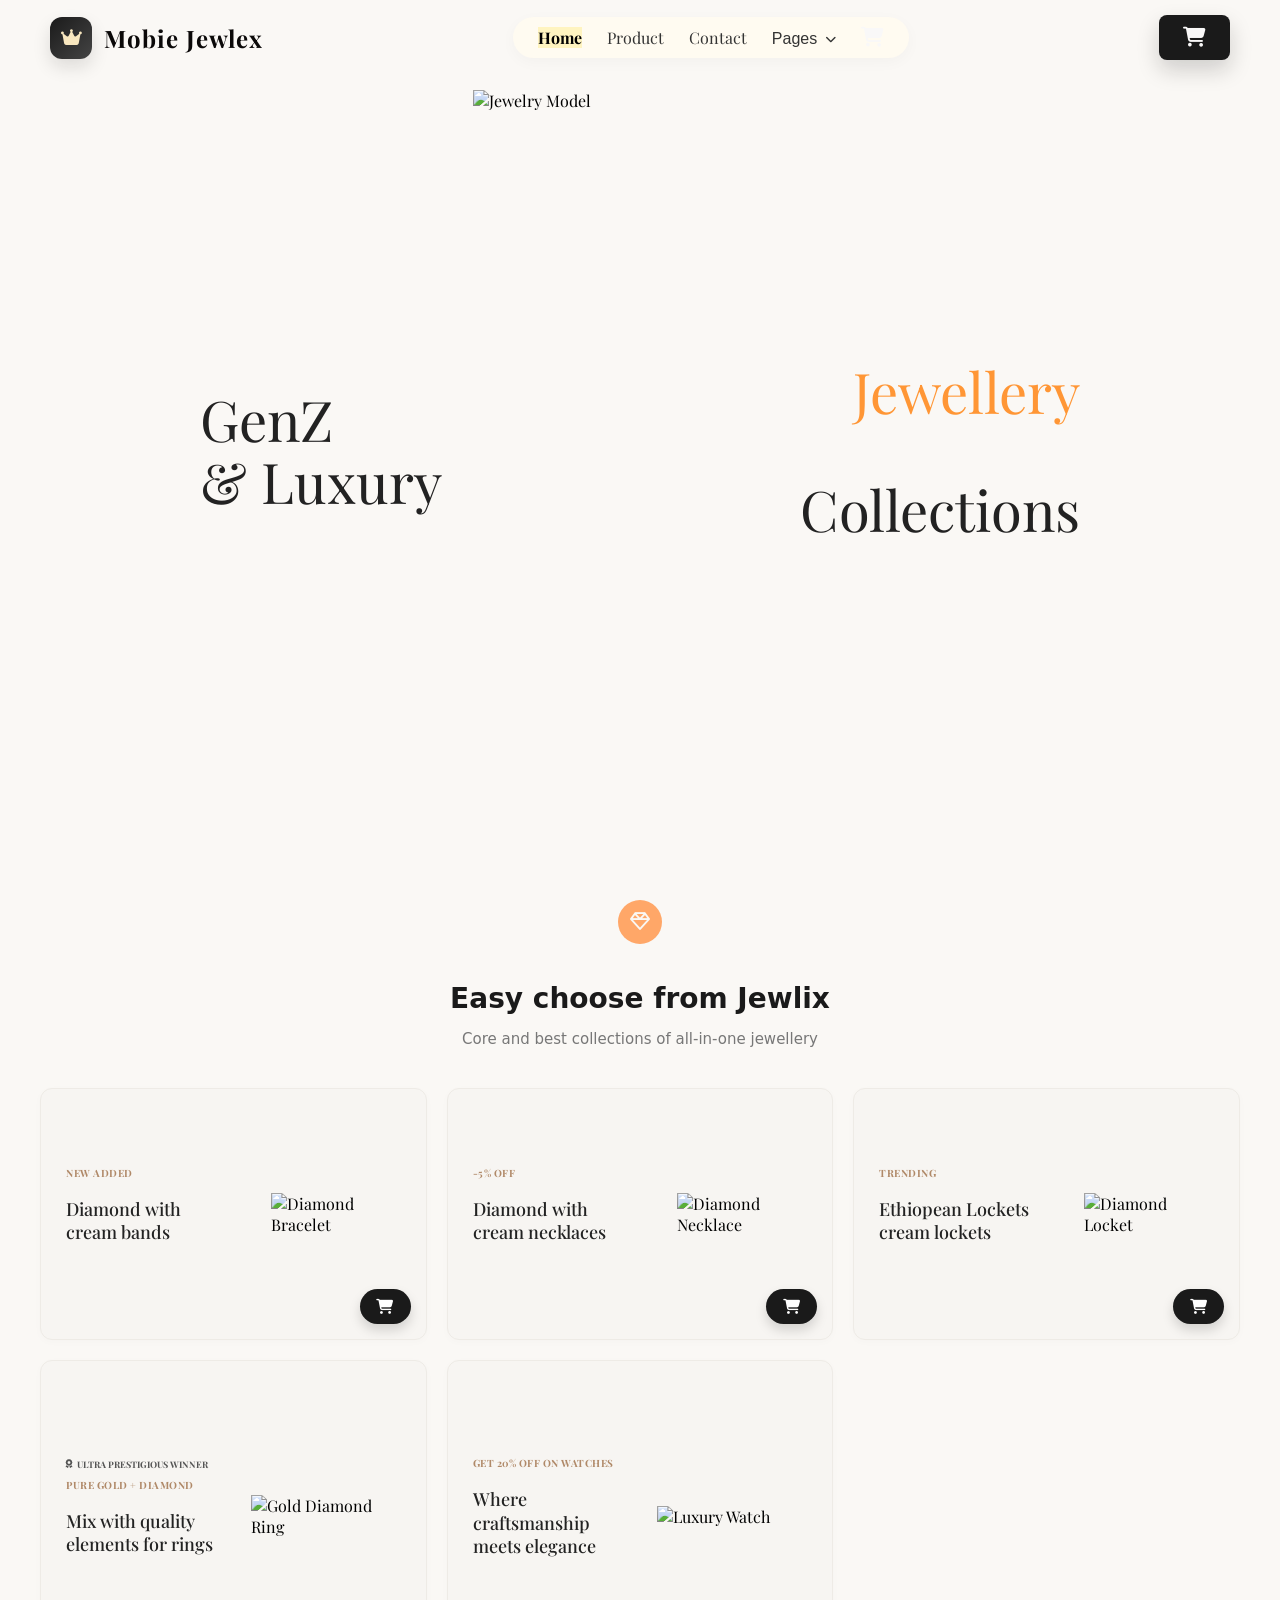
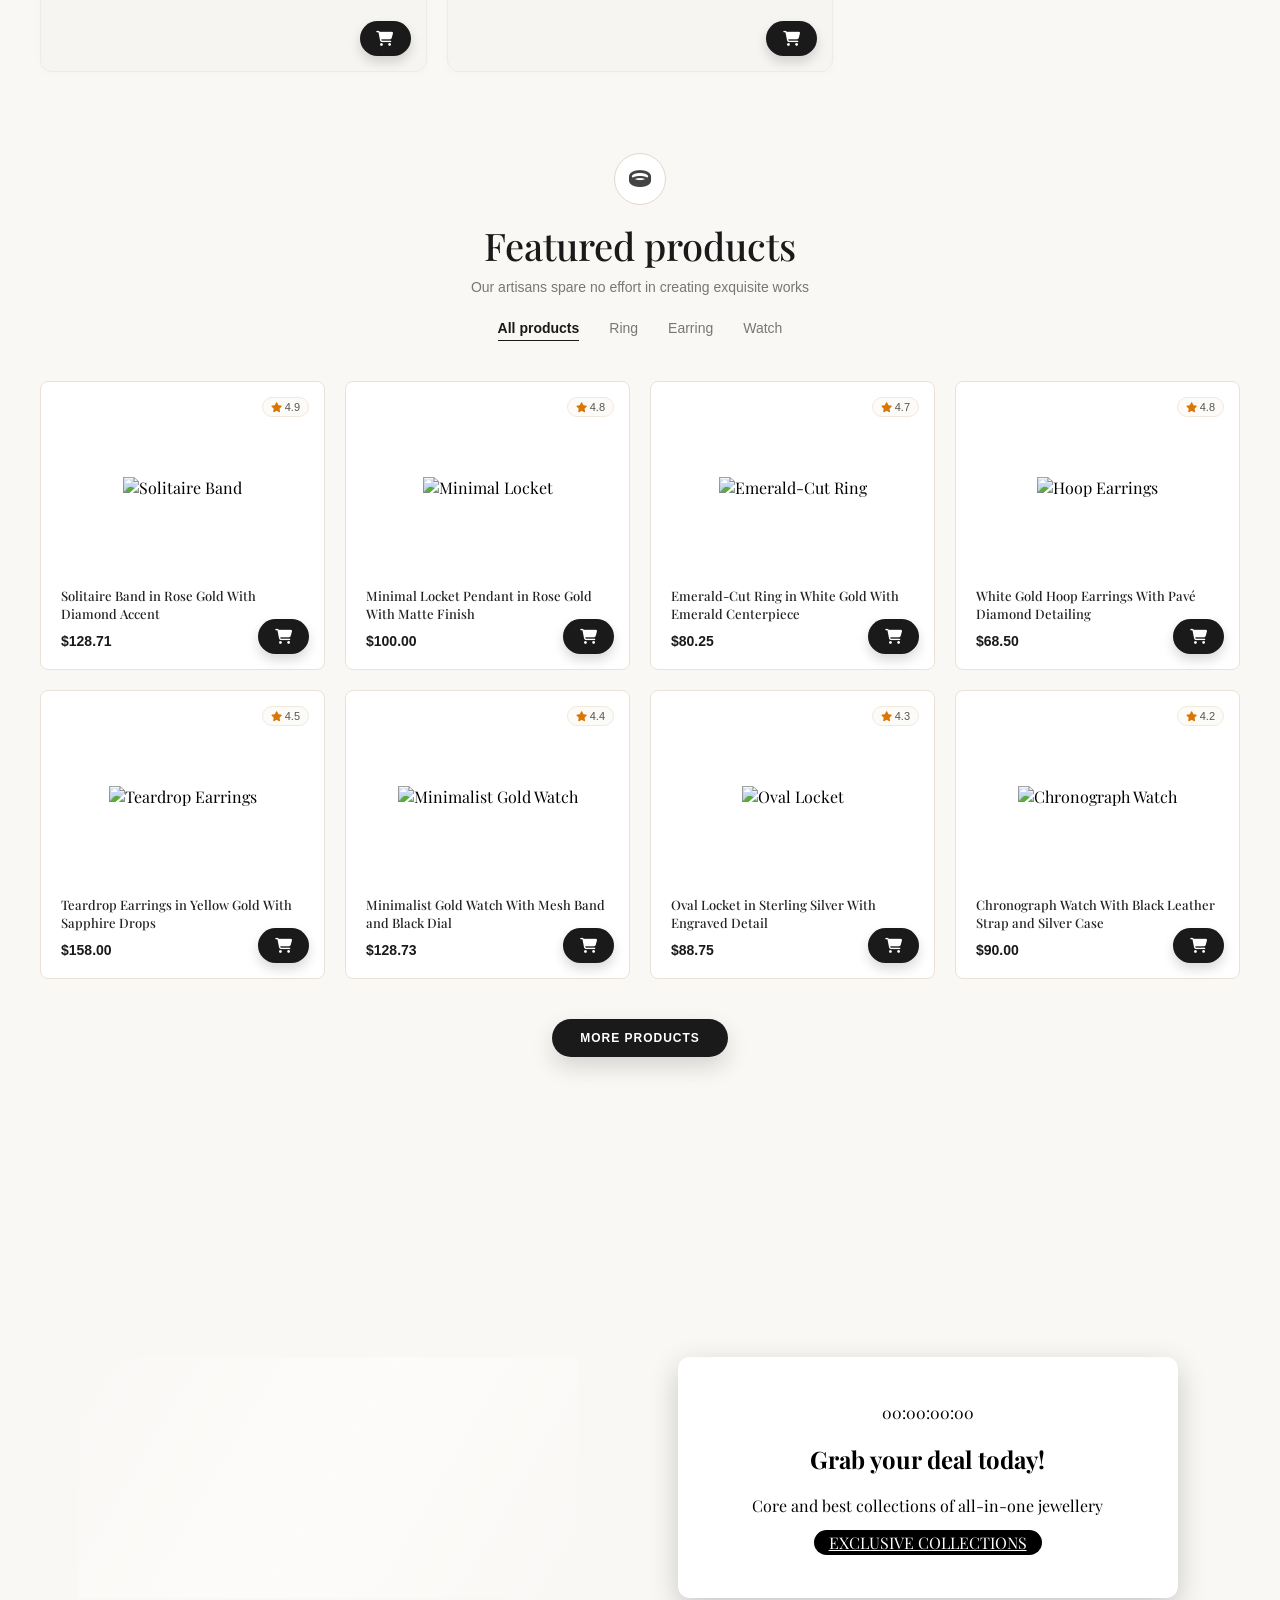
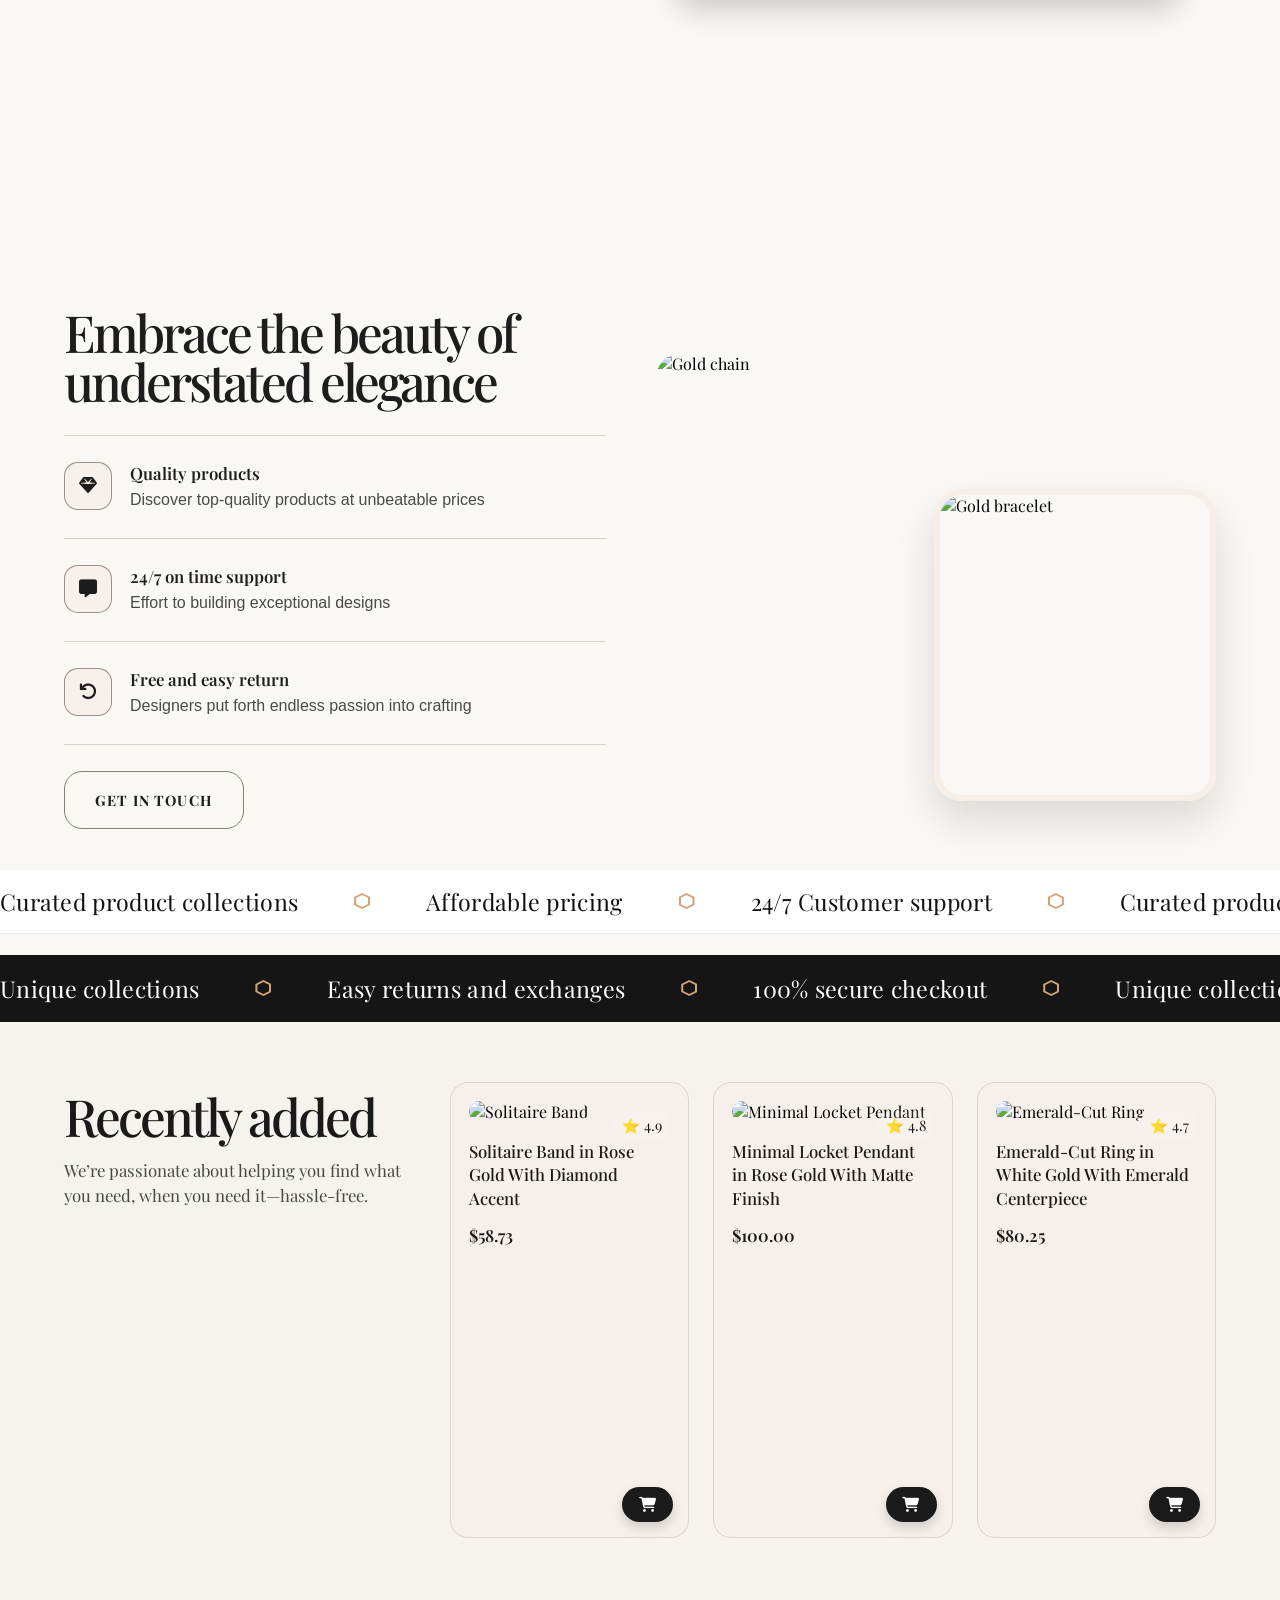
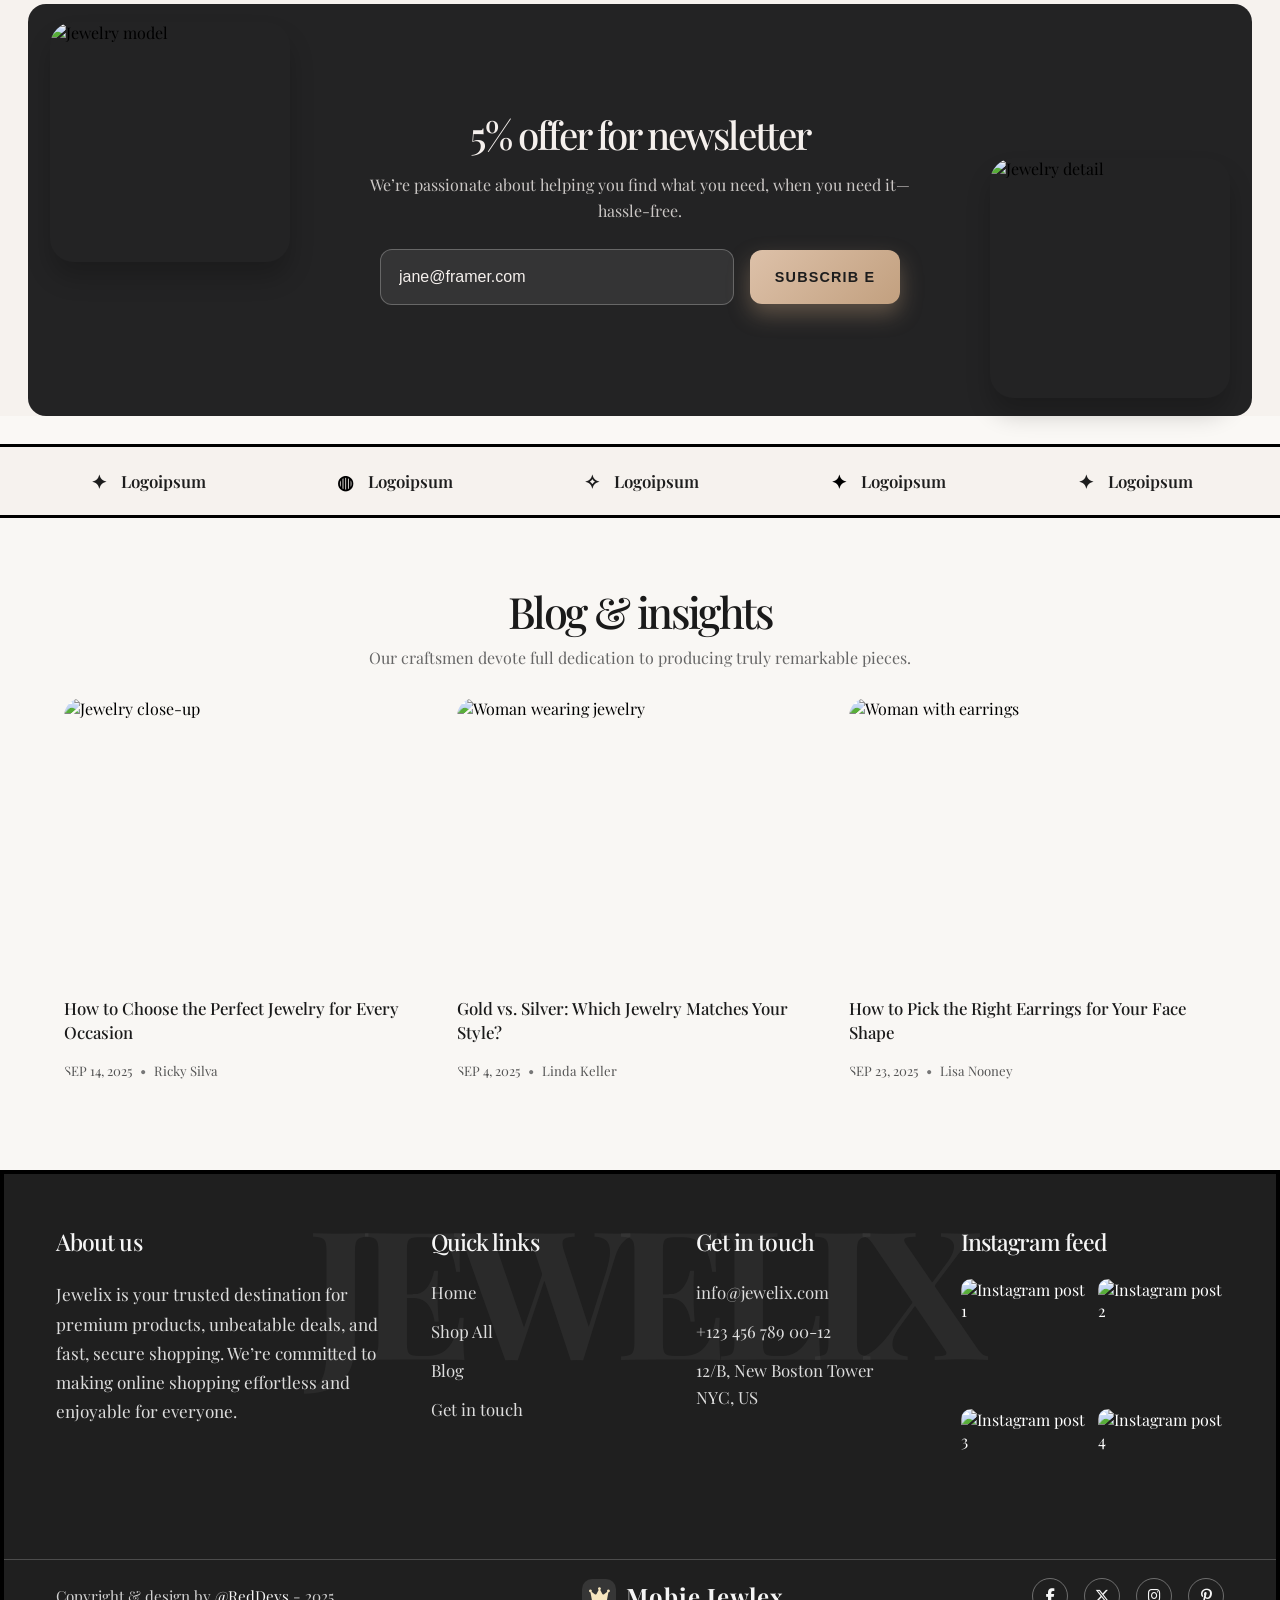
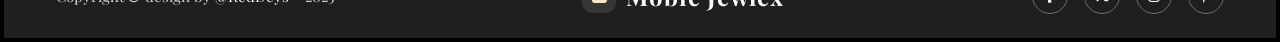
==== index.html @ 288560b2 "Mobie" ====
<!DOCTYPE html>
<html lang="en">
<head>
    <meta charset="UTF-8">
    <meta name="viewport" content="width=device-width, initial-scale=1.0">
    <title>Jewelry Website</title>
    <script src="index.js" defer></script>
    <link rel="stylesheet" href="index.css">
    <link rel="stylesheet" href="https://cdnjs.cloudflare.com/ajax/libs/font-awesome/6.7.2/css/all.min.css">
    <link href="https://fonts.googleapis.com/css2?family=Playfair+Display:ital,wght@0,400;0,600;1,400&display=swap" rel="stylesheet">
</head>
<body>

    <nav class="Navbar">
        <div class="logo">
            <div class="logo-mark" aria-label="Mobie Jewlex logo">
                <i class="fa-solid fa-crown"></i>
            </div>
            <h1>Mobie Jewlex</h1>
        </div>
        <ul>
            <li><a href="index.html" id="homo"><b>Home</b></a></li>
            <li><a href="product.html">Product</a></li>
            <li><a href="contact.html">Contact</a></li>
            <li class="nav-dropdown">
                <details>
                    <summary>
                        Pages
                        <i class="fa-solid fa-chevron-down"></i>
                    </summary>
                    <div class="dropdown-menu">
                        <a href="index.html">Home</a>
                        <a href="product.html">Product</a>
                        <a href="contact.html">Contact</a>
                        <a href="cart.html">Cart</a>
                        <a href="blog.html">Blog</a>
                        <a href="404.html">404</a>
                    </div>
                </details>
            </li>
            <li><a href="cart.html"><i class="fa-solid fa-cart-shopping" id="oo"></i></a></li>
        </ul>
        <a href="#" class="shop-now-btn"><i class="fa-solid fa-cart-shopping" id="oo"></i></a>
    </nav>

    <section class="hero">
        <div class="hero-title-left">
            GenZ<br>&AMP; Luxury
        </div>
        
        <div class="hero-image-container">
            <img src="/Project Jewelary Website/image Jewelry/Jewelry1.jpg" alt="Jewelry Model" class="hero-image">
        </div>

        <div class="hero-title-right">
           <p id="pp">Jewellery</p><p>Collections</p>
        </div>

    </section>
    <section class="Jewlex-container">
        <div class="header-Jewlex">
            <i class="fa-sharp fa-regular fa-gem"></i>
            <h1>Easy choose from Jewlix</h1>
            <p>Core and best collections of all-in-one jewellery</p>
        </div>

        <secti class="Jewlex-container-1">
            
            <div class="Jewlex-card card-small">
                <div class="card-content">
                    <span class="badge">NEW ADDED</span>
                    <h3>Diamond with<br>cream bands</h3>
             <a href="product.html"><span class="collections-btn"><i class="fa-solid fa-cart-shopping"></i></span></a>

                </div>
                <div class="card-image">
                    <img src="/Project Jewelary Website/image Jewelry/Bracelet1.jpg" alt="Diamond Bracelet">
                </div>
            </div>

            <div class="Jewlex-card card-small">
                <div class="card-content">
                    <span class="badge">-5% OFF</span>
                    <h3>Diamond with<br>cream necklaces</h3>
             <a href="product.html"><span class="collections-btn"><i class="fa-solid fa-cart-shopping"></i></span></a>

                </div>
                <div class="card-image">
                    <img src="/Project Jewelary Website/image Jewelry/MoonNecklace.jpg" alt="Diamond Necklace">
                </div>
            </div>

            <div class="Jewlex-card card-small">
                <div class="card-content">
                    <span class="badge">TRENDING</span>
                    <h3>Ethiopean Lockets<br>cream lockets</h3>
             <a href="product.html"><span class="collections-btn"><i class="fa-solid fa-cart-shopping"></i></span></a>

                </div>
                <div class="card-image">
                    <img src="/Project Jewelary Website/image Jewelry/EthiopeanLockets.jpg" alt="Diamond Locket">
                </div>
            </div>

            <div class="Jewlex-card card-large">
                <div class="card-content">
                    <div class="award-text">
                        <i class="fa-solid fa-award"></i> <span>ULTRA PRESTIGIOUS WINNER</span>
                    </div>
                    <span class="badge">PURE GOLD + DIAMOND</span>
                    <h3>Mix with quality<br>elements for rings</h3>
             <a href="product.html"><span class="collections-btn"><i class="fa-solid fa-cart-shopping"></i></span></a>

                </div>
                <div class="card-image">
                    <img src="/Project Jewelary Website/image Jewelry/Ring.jpg" alt="Gold Diamond Ring">
                </div>
            </div>

             <div class="Jewlex-card card-large">
                <div class="card-content">
                    <span class="badge">GET 20% OFF ON WATCHES</span>
                    <h3>Where craftsmanship<br>meets elegance</h3>

             <a href="product.html"><span class="collections-btn"><i class="fa-solid fa-cart-shopping"></i></span></a>
                </div>
                <div class="card-image">
                    <img src="/Project Jewelary Website/image Jewelry/Dreamwatch.jpg" alt="Luxury Watch">
                </div>
            </div>

        </div>
    </section>
    <br>
<section class="Product-container">

        <div class="Product-Header">
            <span id="uu"><i class="fa-solid fa-ring"></i></span>
            <h1>Featured products</h1>
            <p>Our artisans spare no effort in creating exquisite works</p>

            <ul class="Product-tabs">
                <li class="tab active">All products</li>
                <li class="tab">Ring</li>
                <li class="tab">Earring</li>
                <li class="tab">Watch</li>
            </ul>
        </div>

        <div class="Product-grid">

            <div class="Product-card" data-category="ring">
                <span class="rating"><i class="fa-solid fa-star"></i> 4.9</span>
                <div class="Product-image" >
                    <img src="/Project Jewelary Website/image Jewelry/Solitaire.jpg" alt="Solitaire Band">
                </div>
                <h3>Solitaire Band in Rose Gold With Diamond Accent</h3>
                <p class="price">$128.71</p>
                <a href="product.html"><span class="collections-btn"><i class="fa-solid fa-cart-shopping"></i></span></a>

            </div>

            <div class="Product-card"data-category="ring">
                <span class="rating"><i class="fa-solid fa-star"></i> 4.8</span>
                <div class="Product-image" >
                    <img src="/Project Jewelary Website/image Jewelry/GreenRing.jpg" alt="Minimal Locket">
                </div>
                <h3>Minimal Locket Pendant in Rose Gold With Matte Finish</h3>
                <p class="price">$100.00</p>
                <a href="product.html"><span class="collections-btn"><i class="fa-solid fa-cart-shopping"></i></span></a>

            </div>

            <div class="Product-card" data-category="ring">
                <span class="rating"><i class="fa-solid fa-star"></i> 4.7</span>
                <div class="Product-image" >
                    <img src="/Project Jewelary Website/image Jewelry/Ring1.jpg" alt="Emerald-Cut Ring">
                </div>
                <h3>Emerald-Cut Ring in White Gold With Emerald Centerpiece</h3>
                <p class="price">$80.25</p>
                <a href="product.html"><span class="collections-btn"><i class="fa-solid fa-cart-shopping"></i></span></a>

            </div>

            <div class="Product-card" data-category="earring">
                <span class="rating"><i class="fa-solid fa-star"></i> 4.8</span>
                <div class="Product-image" >
                    <img src="/Project Jewelary Website/image Jewelry/GoldenEar1.jpg" alt="Hoop Earrings">
                </div>
                <h3>White Gold Hoop Earrings With Pavé Diamond Detailing</h3>
                <p class="price">$68.50</p>
                <a href="product.html"><span class="collections-btn"><i class="fa-solid fa-cart-shopping"></i></span></a>

            </div>

            <div class="Product-card" data-category="earring">
                <span class="rating"><i class="fa-solid fa-star"></i> 4.5</span>
                <div class="Product-image" >
                    <img src="/Project Jewelary Website/image Jewelry/GoldenEar.jpg" alt="Teardrop Earrings">
                </div>
                <h3>Teardrop Earrings in Yellow Gold With Sapphire Drops</h3>
                <p class="price">$158.00</p>
                <a href="product.html"><span class="collections-btn"><i class="fa-solid fa-cart-shopping"></i></span></a>

            </div>

            <div class="Product-card" data-category="watch">
                <span class="rating"><i class="fa-solid fa-star"></i> 4.4</span>
                <div class="Product-image" >
                    <img src="/Project Jewelary Website/image Jewelry/wacth2.jpg" alt="Minimalist Gold Watch">
                </div>
                <h3>Minimalist Gold Watch With Mesh Band and Black Dial</h3>
                <p class="price">$128.73</p>
                <a href="product.html"><span class="collections-btn"><i class="fa-solid fa-cart-shopping"></i></span></a>

            </div>

            <div class="Product-card" data-category="watch">
                <span class="rating"><i class="fa-solid fa-star"></i> 4.3</span>
                <div class="Product-image" >
                    <img src="/Project Jewelary Website/image Jewelry/silverhand.jpg" alt="Oval Locket">
                </div>
                <h3>Oval Locket in Sterling Silver With Engraved Detail</h3>
                <p class="price">$88.75</p>
                <a href="product.html"><span class="collections-btn"><i class="fa-solid fa-cart-shopping"></i></span></a>

            </div>

            <div class="Product-card" data-category="watch">
                <span class="rating"><i class="fa-solid fa-star"></i> 4.2</span>
                <div class="Product-image">
                    <img src="/Project Jewelary Website/image Jewelry/Wacth1.jpg" alt="Chronograph Watch">
                </div>
                <h3>Chronograph Watch With Black Leather Strap and Silver Case</h3>
                <p class="price">$90.00</p>
                <a href="product.html"><span class="collections-btn"><i class="fa-solid fa-cart-shopping"></i></span></a>

            </div>

        </div>

        <div class="Product-more">
         <a href="product.html"><button>MORE PRODUCTS</button></a>
        </div>

    </section>
  <section class="promo-video-section">
    <video autoplay muted loop playsinline class="section-video">
        <source src="/Project Jewelary Website/media/Jewellry1.mp4" type="video/mp4">
        Your browser does not support HTML5 video.
    </video>

    <div class="deal-card">
        <div class="countdown-timer">00:00:00:00</div>
        <h2>Grab your deal today!</h2>
        <p>Core and best collections of all-in-one jewellery</p>
        <a href="#" class="exclusive-btn">EXCLUSIVE COLLECTIONS</a>
    </div>
</section>
<br>
<section class="jewelry-showcase">
    <div class="showcase-text">
        <h2>Embrace the beauty of<br><span>understated elegance</span></h2>

        <div class="feature-list">
            <div class="feature">
                <div class="feature-icon"><i class="fa-solid fa-gem"></i></div>
                <div class="feature-copy">
                    <strong>Quality products</strong>
                    <p>Discover top-quality products at unbeatable prices</p>
                </div>
            </div>

            <div class="feature">
                <div class="feature-icon"><i class="fa-solid fa-message"></i></div>
                <div class="feature-copy">
                    <strong>24/7 on time support</strong>
                    <p>Effort to building exceptional designs</p>
                </div>
            </div>

            <div class="feature">
                <div class="feature-icon"><i class="fa-solid fa-arrow-rotate-left"></i></div>
                <div class="feature-copy">
                    <strong>Free and easy return</strong>
                    <p>Designers put forth endless passion into crafting</p>
                </div>
            </div>
        </div>

        <a href="contact.html" class="cta-btn">GET IN TOUCH</a>
    </div>

    <div class="showcase-visual">
        <div class="showcase-image-stack">
            <img src="/Project Jewelary Website/image Jewelry/daimonEar.jpg" alt="Gold chain" id="image1">
            <img src="/Project Jewelary Website/image Jewelry/nickness.jpg" alt="Gold bracelet" id="image2">
        </div>

</section>
<br>
  <div class="marquee-wrapper theme-light">
    <div class="marquee-track">
      <span class="marquee-text">Curated product collections</span> <span class="divider-icon"></span>
      <span class="marquee-text">Affordable pricing</span> <span class="divider-icon"></span>
      <span class="marquee-text">24/7 Customer support</span> <span class="divider-icon"></span>
      
      <span class="marquee-text">Curated product collections</span> <span class="divider-icon"></span>
      <span class="marquee-text">Affordable pricing</span> <span class="divider-icon"></span>
      <span class="marquee-text">24/7 Customer support</span> <span class="divider-icon"></span>
    </div>
  </div>

  <br>

  <div class="marquee-wrapper theme-dark">
    <div class="marquee-track">
      <span class="marquee-text">Unique collections</span> <span class="divider-icon"></span>
      <span class="marquee-text">Easy returns and exchanges</span> <span class="divider-icon"></span>
      <span class="marquee-text">100% secure checkout</span> <span class="divider-icon"></span>
      
      <span class="marquee-text">Unique collections</span> <span class="divider-icon"></span>
      <span class="marquee-text">Easy returns and exchanges</span> <span class="divider-icon"></span>
      <span class="marquee-text">100% secure checkout</span> <span class="divider-icon"></span>
    </div>
  </div>
<section class="recently-showcase">
    <div class="showcase-left">
        <h2>Recently added</h2>
        <p>We’re passionate about helping you find what you need, when you need it—hassle-free.</p>
    </div>

    <div class="showcase-right">
        <div class="product-card">
            <img src="/Project Jewelary Website/image Jewelry/Ring2.jpg" alt="Solitaire Band">
            <h3>Solitaire Band in Rose Gold With Diamond Accent</h3>
            <p class="price">$58.73</p>
            <p class="rating">⭐ 4.9</p>
            <a href="product.html"><span class="collections-btn"><i class="fa-solid fa-cart-shopping"></i></span></a>

        </div>

        <div class="product-card">
            <img src="/Project Jewelary Website/image Jewelry/nickness3.jpg" alt="Minimal Locket Pendant">
            <h3>Minimal Locket Pendant in Rose Gold With Matte Finish</h3>
            <p class="price">$100.00</p>
            <p class="rating">⭐ 4.8</p>
            <a href="product.html"><span class="collections-btn"><i class="fa-solid fa-cart-shopping"></i></span></a>

        </div>

        <div class="product-card">
            <img src="/Project Jewelary Website/image Jewelry/nickness2.jpg" alt="Emerald-Cut Ring">
            <h3>Emerald-Cut Ring in White Gold With Emerald Centerpiece</h3>
            <p class="price">$80.25</p>
            <p class="rating">⭐ 4.7</p>
            <a href="product.html"><span class="collections-btn"><i class="fa-solid fa-cart-shopping"></i></span></a>

        </div>
    </div>
</section>

<section class="newsletter-section">
    <div class="newsletter-panel">
        <div class="newsletter-image left-image">
            <img src="/Project Jewelary Website/image Jewelry/daimonEar.jpg" alt="Jewelry model">
        </div>

        <div class="newsletter-content">
            <h2>5% <span>offer for newsletter</span></h2>
            <p>We’re passionate about helping you find what you need, when you need it—hassle-free.</p>

            <form class="newsletter-form">
                <input type="email" value="jane@framer.com" aria-label="Email address">
                <button type="submit">SUBSCRIB E</button>
            </form>
        </div>

        <div class="newsletter-image right-image">
            <img src="/Project Jewelary Website/image Jewelry/nickness.jpg" alt="Jewelry detail">
        </div>
    </div>
</section>

<section class="brand-strip">
    <div class="brand-item">
        <span class="brand-mark">✦</span>
        <span>Logoipsum</span>
    </div>
    <div class="brand-item">
        <span class="brand-mark brand-mark-dark">◍</span>
        <span>Logoipsum</span>
    </div>
    <div class="brand-item">
        <span class="brand-mark">✧</span>
        <span>Logoipsum</span>
    </div>
    <div class="brand-item">
        <span class="brand-mark brand-mark-dark">✦</span>
        <span>Logoipsum</span>
    </div>
    <div class="brand-item">
        <span class="brand-mark">✦</span>
        <span>Logoipsum</span>
    </div>
</section>

<section class="blog-section">
    <div class="blog-header">
        <h2>Blog &amp; insights</h2>
        <p>Our craftsmen devote full dedication to producing truly remarkable pieces.</p>
    </div>

    <div class="blog-grid">
        <article class="blog-card">
            <img src="/Project Jewelary Website/image Jewelry/EarRing2.jpeg" alt="Jewelry close-up">
            <h3>How to Choose the Perfect Jewelry for Every Occasion</h3>
            <div class="blog-meta">
                <span>SEP 14, 2025</span>
                <span class="meta-separator">•</span>
                <span>Ricky Silva</span>
            </div>
        </article>

        <article class="blog-card">
            <img src="/Project Jewelary Website/image Jewelry/EarRing!.jpg" alt="Woman wearing jewelry">
            <h3>Gold vs. Silver: Which Jewelry Matches Your Style?</h3>
            <div class="blog-meta">
                <span>SEP 4, 2025</span>
                <span class="meta-separator">•</span>
                <span>Linda Keller</span>
            </div>
        </article>

        <article class="blog-card">
            <img src="/Project Jewelary Website/image Jewelry/EarRing.jpg" alt="Woman with earrings">
            <h3>How to Pick the Right Earrings for Your Face Shape</h3>
            <div class="blog-meta">
                <span>SEP 23, 2025</span>
                <span class="meta-separator">•</span>
                <span>Lisa Nooney</span>
            </div>
        </article>
    </div>
</section>

<footer class="site-footer">
    <div class="footer-top">
        <div class="footer-col about-col">
            <h3>About us</h3>
            <p>Jewelix is your trusted destination for premium products, unbeatable deals, and fast, secure shopping. We’re committed to making online shopping effortless and enjoyable for everyone.</p>
        </div>

        <div class="footer-col links-col">
            <h3>Quick links</h3>
            <ul>
                <li><a href="index.html">Home</a></li>
                <li><a href="product.html">Shop All</a></li>
                <li><a href="#">Blog</a></li>
                <li><a href="contact.html">Get in touch</a></li>
            </ul>
        </div>

        <div class="footer-col contact-col">
            <h3>Get in touch</h3>
            <ul>
                <li><a href="mailto:info@jewelix.com">info@jewelix.com</a></li>
                <li><a href="tel:+1234567890012">+123 456 789 00-12</a></li>
                <li>12/B, New Boston Tower<br>NYC, US</li>
            </ul>
        </div>

        <div class="footer-col insta-col">
            <h3>Instagram feed</h3>
            <div class="insta-grid">
                <img src="/Project Jewelary Website/image Jewelry/daimonEar.jpg" alt="Instagram post 1">
                <img src="/Project Jewelary Website/image Jewelry/nickness.jpg" alt="Instagram post 2">
                <img src="/Project Jewelary Website/image Jewelry/Bracelet1.jpg" alt="Instagram post 3">
                <img src="/Project Jewelary Website/image Jewelry/MoonNecklace.jpg" alt="Instagram post 4">
            </div>
        </div>
    </div>

    <div class="footer-bottom">
        <div class="copyright">Copyright &amp; design by <span>@RedDeys</span> - 2025</div>

        <div class="footer-brand">
            <div class="logo">
                <div class="logo-mark" aria-label="Mobie Jewlex logo">
                    <i class="fa-solid fa-crown"></i>
                </div>
                <h1>Mobie Jewlex</h1>
            </div>
        </div>

        <div class="socials">
            <a href="https://www.facebook.com/" aria-label="Facebook"><i class="fa-brands fa-facebook-f"></i></a>
            <a href="https://x.com/" aria-label="X"><i class="fa-brands fa-x-twitter"></i></a>
            <a href="https://www.instagram.com/?hl=en" aria-label="Instagram"><i class="fa-brands fa-instagram"></i></a>
            <a href="https://www.pinterest.com/" aria-label="Pinterest"><i class="fa-brands fa-pinterest-p"></i></a>
        </div>
    </div>
</footer>

</body>
</html>
---- index.css ----
body {
    margin: 0;
    font-family: 'Playfair Display', Arial, sans-serif;
    background-color: #faf8f5;
    overflow-x: hidden;
}

.logo {
    display: flex;
    align-items: center;
    gap: 12px;
    margin: 0;
    padding: 0;
}

.logo-mark {
    display: inline-flex;
    align-items: center;
    justify-content: center;
    width: 42px;
    height: 42px;
    border-radius: 12px;
    background: linear-gradient(135deg, #1a1a1a, #444);
    color: #f8e7bf;
    box-shadow: 0 8px 18px rgba(17, 17, 17, 0.12);
}

.logo-mark i {
    font-size: 18px;
}

#oo {
    color: rgb(249, 248, 248) !important;
    font-size: 20px;
    background-color: rgba(11, 9, 9, 0);
    transition: transform 0.3s ease;
}

#oo:hover {
    transform: scale(1.2);
}

.logo h1 {
    color: rgb(11, 9, 9);
    font-size: 24px; 
    letter-spacing: 1px;
    margin: 0;
}

li {
    list-style: none;
}

.Navbar {
    display: flex;
    justify-content: space-between;
    align-items: center;
    padding: 15px 50px;
    background-color: transparent;
    position: absolute;
    width: 100%;
    top: 0;
    z-index: 10;
    box-sizing: border-box;
}

.Navbar a {
    text-decoration: none;
    color: #333;
    font-size: 16px;
}

.Navbar ul {
    display: flex;
    gap: 25px;
    list-style: none;
    align-items: center;
    background-color: #FFFBF1;
    font-size: 16px;
    margin: 0;
    padding: 10px 25px;
    border-radius: 30px;
    box-shadow: 0 4px 15px rgba(0, 0, 0, 0.03);
}

#homo{
   background-color: rgb(255, 244, 192);
   color: #000;
}

.Navbar ul a:hover {
    color: #000;
}

.nav-dropdown {
    position: relative;
}

.nav-dropdown details {
    position: relative;
}

.nav-dropdown summary {
    display: inline-flex;
    align-items: center;
    gap: 8px;
    list-style: none;
    cursor: pointer;
    color: #333;
    font-size: 16px;
    font-family: Arial, sans-serif;
}

.nav-dropdown summary::-webkit-details-marker {
    display: none;
}

.nav-dropdown summary i {
    font-size: 11px;
}

.dropdown-menu {
    position: absolute;
    top: calc(100% + 12px);
    left: 0;
    min-width: 180px;
    display: none;
    flex-direction: column;
    gap: 6px;
    background: #fff;
    border: 1px solid #e5ddcf;
    border-radius: 12px;
    box-shadow: 0 12px 30px rgba(17, 17, 17, 0.08);
    padding: 10px;
    z-index: 25;
}

.nav-dropdown details[open] .dropdown-menu {
    display: flex;
}

.dropdown-menu a {
    display: block;
    padding: 8px 10px;
    border-radius: 8px;
    font-size: 14px;
    color: #222;
}

.dropdown-menu a:hover {
    background: #f7f0e8;
    color: #111;
}

.shop-now-btn {
    position: relative;
    overflow: hidden;
    background-color: #1a1a1a;
    color: #fff !important;
    padding: 12px 24px;
    border-radius: 8px;
    font-size: 14px;
    font-weight: 500;
    transition: transform 0.25s ease, box-shadow 0.25s ease, background 0.3s ease;
    box-shadow: 0 10px 22px rgba(17, 17, 17, 0.18);
}

.shop-now-btn::before,
.collections-btn::before,
.Product-more button::before,
.exclusive-btn::before,
.cta-btn::before,
.newsletter-form button::before {
    content: "";
    position: absolute;
    inset: 0;
    background: linear-gradient(120deg, transparent 0%, rgba(255,255,255,0.55) 50%, transparent 100%);
    transform: translateX(-120%);
    transition: transform 0.7s ease;
}

.shop-now-btn:hover,
.collections-btn:hover,
.Product-more button:hover,
.exclusive-btn:hover,
.cta-btn:hover,
.newsletter-form button:hover {
    transform: translateY(-2px) scale(1.02);
    box-shadow: 0 14px 26px rgba(17, 17, 17, 0.2);
}

.shop-now-btn:hover::before,
.collections-btn:hover::before,
.Product-more button:hover::before,
.exclusive-btn:hover::before,
.cta-btn:hover::before,
.newsletter-form button:hover::before {
    transform: translateX(120%);
}

.shop-now-btn:hover {
    background-color: #333;
}

.hero {
    display: flex;
    justify-content: space-between;
    align-items: center;
    height: 100vh;
    padding: 0 200px;
    position: relative;
    max-width: 1440px;
    margin: 0 auto;
    box-sizing: border-box;
}

.hero-title-left {
    font-size: 56px;
    line-height: 1.1;
    font-weight: 400;
    color: #222;
    z-index: 2;
    flex: 1;
}

.hero-image-container {
    flex: 1.2;
    display: flex;
    justify-content: center;
    position: relative;
    height: 100%;
    align-items: flex-end;
}

.hero-image {
    width: min(100%, 720px);
    max-width: 100%;
    height: 90vh;
    object-fit: contain;
    z-index: 2;
}

#pp{
   color: rgb(255, 150, 53);
}

.hero-title-right {
    font-size: 56px;
    line-height: 1.1;
    font-weight: 400;
    color: #222;
    z-index: 2;
    flex: 1;
    text-align: right;
}

.hero-actions {
    position: absolute;
    bottom: 40px;
    right: 50px;
    display: flex;
    flex-direction: column;
    gap: 10px;
    z-index: 5;
}

.Jewlex-container {
    max-width: 1200px;
    margin: 0 auto;
}

.header-Jewlex {
    text-align: center;
    font-family: system-ui, -apple-system, 'Open Sans', sans-serif;
    margin-bottom: 40px;
}

.header-Jewlex i {
    background-color: rgb(255, 167, 104);
    color: #faf8f5;
    padding: 12px;
    font-size: 20px;
    border-radius: 50px;
    margin-bottom: 15px;
    display: inline-block;
}

.header-Jewlex h1 {
    font-size: 28px;
    font-weight: 600;
    margin-bottom: 8px;
    color: #1a1a1a;
}

.header-Jewlex p {
    color: #777;
    font-size: 15px;
}

.Jewlex-container-1 {
    display: grid;
    grid-template-columns: repeat(3, 1fr);
    gap: 20px;
}

.Jewlex-card {
    background-color: #f7f5f2;
    border-radius: 12px;
    padding: 25px;
    display: flex;
    justify-content: space-between;
    align-items: center;
    position: relative;
    overflow: hidden;
    box-shadow: 0 2px 8px rgba(0, 0, 0, 0.02);
    border: 1px solid #eeebe6;
}

.card-small {
    grid-column: span 1;
    min-height: 200px;
}

.card-large {
    grid-column: span 1.5; 
    min-height: 260px;
}

.Jewlex-container-1 .card-large:nth-child(4) {
    grid-column: span 1.5;
}
.Jewlex-container-1 .card-large:nth-child(5) {
    grid-column: span 1.5;
}


.card-content {
    flex: 1;
    z-index: 2;
}

.badge {
    font-size: 10px;
    font-weight: 700;
    letter-spacing: 0.5px;
    color: #b08968;
    display: block;
    margin-bottom: 10px;
}

.card-content h3 {
    font-size: 18px;
    font-weight: 500;
    line-height: 1.3;
    color: #222;
}

.card-image {
    flex: 1;
    display: flex;
    justify-content: flex-end;
    align-items: center;
}

.card-image img {
    max-width: 130px;
    height: auto;
    object-fit: contain;
    width: 150px;
    position: relative;
    animation: bounce 2s infinite;
    }

 @keyframes bounce {
      0%   { top: 0px; }
      50%  { top: 50px; }
      100% { top: 0px; }
    }


.card-large .card-image img {
    max-width: 170px;
}

.award-text {
    font-size: 9px;
    color: #555;
    margin-bottom: 8px;
    display: flex;
    align-items: center;
    gap: 4px;
    font-weight: bold;
}

.collections-btn {
    position: relative;
    overflow: hidden;
    margin-top: 15px;
    background-color: #1a1a1a;
    color: #fff;
    border: none;
    padding: 10px 18px;
    border-radius: 6px;
    font-size: 11px;
    font-weight: 600;
    letter-spacing: 0.5px;
    cursor: pointer;
    border-radius: 50px;
    transition: transform 0.25s ease, box-shadow 0.25s ease, background 0.3s ease;
    box-shadow: 0 10px 22px rgba(17, 17, 17, 0.15);
}

.collections-btn:hover {
    background-color: #333;
}
.collections-btn i {
    font-size: 15px;
}
.collections-btn:hover{
    transform: translateY(-18px);
}

.Product-Header{
    text-align: center;
}
#uu{
    color: rgb(255, 150, 53);
}
 .Product-container {
    max-width: 1200px;
    margin: 60px auto;
    padding: 0 20px;
    text-align: center;
    font-family: 'Playfair Display', Arial, sans-serif;
}

.Product-Header {
    display: flex;
    flex-direction: column;
    align-items: center;
    margin-bottom: 40px;
}

.Product-Header span#uu {
    display: inline-flex;
    align-items: center;
    justify-content: center;
    font-size: 22px;
    color: #444;
    width: 50px;
    height: 50px;
    border: 1px solid #e0d8cc;
    border-radius: 50%;
    background-color: #ffffff;
    margin-bottom: 15px;
}

.Product-Header h1 {
    font-size: 38px;
    color: #1a1a1a;
    font-weight: 500;
    margin: 0 0 8px 0;
}

.Product-Header p {
    color: #777;
    font-size: 14px;
    margin: 0 0 25px 0;
    font-family: Arial, sans-serif;
}

.Product-tabs {
    display: flex;
    justify-content: center;
    gap: 30px;
    list-style: none;
    padding: 0;
    margin: 0;
}

.Product-tabs .tab {
    font-size: 14px;
    color: #777;
    cursor: pointer;
    padding-bottom: 4px;
    font-family: Arial, sans-serif;
    transition: color 0.3s;
}

.Product-tabs .tab.active,
.Product-tabs .tab:hover {
    color: #1a1a1a;
    border-bottom: 1.5px solid #1a1a1a;
    font-weight: 600;
}

.Product-grid {
    display: grid;
    grid-template-columns: repeat(4, 1fr);
    gap: 20px;
    text-align: left;
    margin-bottom: 40px;
}

.Product-card {
    background-color: #ffffff;
    border: 1px solid #eae2d6;
    border-radius: 8px;
    padding: 20px;
    position: relative;
    cursor: pointer;
    display: flex;
    flex-direction: column;
    justify-content: space-between;
    transition: transform 0.3s ease, box-shadow 0.3s ease;
}

.Product-card:focus-visible {
    outline: 2px solid #d97706;
    outline-offset: 3px;
}

.Product-card:hover {
    transform: translateY(-4px);
    box-shadow: 0 6px 20px rgba(0, 0, 0, 0.04);
}

.Product-card .rating {
    position: absolute;
    top: 15px;
    right: 15px;
    font-size: 11px;
    color: #555;
    background: #fdfbf7;
    border: 1px solid #f0e9df;
    padding: 3px 8px;
    border-radius: 12px;
    display: flex;
    align-items: center;
    gap: 3px;
    font-family: Arial, sans-serif;
}

.Product-card .rating i {
    color: #d97706;
    font-size: 10px;
}

.Product-image {
    width: 100%;
    height: 170px;
    display: flex;
    align-items: center;
    justify-content: center;
    margin-bottom: 15px;
    overflow: hidden;
}

.Product-image img {
    max-width: 100%;
    max-height: 100%;
    object-fit: contain;
}

.Product-card h3 {
    font-size: 13px;
    color: #222;
    font-weight: 500;
    margin: 0 0 10px 0;
    line-height: 1.4;
    height: 36px;
    overflow: hidden;
}

.Product-card .price {
    font-size: 14px;
    color: #1a1a1a;
    font-weight: 600;
    margin: 0;
    font-family: Arial, sans-serif;
}

.collections-btn {
    position: absolute;
    bottom: 15px;
    right: 15px;
    width: 15px;
    height: 15px;
    background-color: #1a1a1a;
    color: #ffffff;
    /* border-radius: 50%; */
    display: flex;
    align-items: center;
    justify-content: center;
    font-size: 13px;
    transition: all 0.3s ease;
    box-shadow: 0 6px 12px rgba(0, 0, 0, 0.15);
}

.collections-btn:hover {
    background-color: #d97706;
    transform: scale(1.1);
}

.Product-more button {
    position: relative;
    overflow: hidden;
    background-color: #1a1a1a;
    color: #ffffff;
    border: none;
    padding: 12px 28px;
    border-radius: 6px;
    font-size: 12px;
    font-weight: 600;
    letter-spacing: 1px;
    cursor: pointer;
    font-family: Arial, sans-serif;
    transition: transform 0.25s ease, box-shadow 0.25s ease, background 0.3s ease;
    border-radius:50px;
    box-shadow: 0 10px 22px rgba(17, 17, 17, 0.15);
}

.Product-more button:hover {
    background-color: #333333;

}
   .promo-video-section {
    position: relative;
    width: 100%;
    height: 80vh; 
    display: flex;
    justify-content: flex-end;
    align-items: center;
    padding-right: 8%;
    box-sizing: border-box;
    overflow: hidden;
}

.section-video {
    position: absolute;
    top: 0;
    left: 0;
    width: 100%;
    height: 100%;
    object-fit: cover;   
    z-index: 0;         
}

.deal-card {
    position: relative;
    z-index: 1;         
    background-color: #ffffff;
    padding: 45px 40px;
    border-radius: 12px;
    text-align: center;
    box-shadow: 0 10px 30px rgba(0, 0, 0, 0.2);
    max-width: 420px;
    width: 100%;
}
.exclusive-btn{
    padding: 2px 15px;
    margin: 20px 20px;
    background-color: #000;
    color: #fff;
    list-style: none;
    border-radius: 50px;
}
.exclusive-btn:hover{
    background-color: #d97706;
    transform: translateY(-10px);
    list-style: none;
}

.jewelry-showcase {
    display: flex;
    justify-content: space-between;
    align-items: center;
    padding: 50px 5% 20px;
    gap: 50px;
    max-width: 1400px;
    margin: 0 auto;
    box-sizing: border-box;
}

.showcase-text {
    flex: 1.1;
    max-width: 620px;
}

.showcase-text h2 {
    font-size: clamp(3rem, 4vw, 5rem);
    line-height: 0.96;
    margin: 0 0 28px;
    color: #1d1d1d;
    font-weight: 500;
    letter-spacing: -0.06em;
    font-family: 'Playfair Display', serif;
}

.showcase-text h2 span {
    display: block;
}

.feature-list {
    display: flex;
    flex-direction: column;
    border-top: 1px solid rgba(64, 47, 34, 0.2);
}

.feature {
    display: flex;
    align-items: flex-start;
    gap: 18px;
    padding: 26px 0;
    border-bottom: 1px solid rgba(64, 47, 34, 0.2);
}

.feature-icon {
    width: 46px;
    height: 46px;
    border-radius: 14px;
    border: 1px solid rgba(64, 47, 34, 0.5);
    display: flex;
    align-items: center;
    justify-content: center;
    font-size: 18px;
    color: #1d1d1d;
    background: rgba(245, 237, 230, 0.6);
    flex-shrink: 0;
}

.feature-copy {
    display: flex;
    flex-direction: column;
    gap: 4px;
}

.feature-copy strong {
    font-size: 1.05rem;
    color: #1d1d1d;
    font-weight: 600;
    font-family: 'Playfair Display', serif;
}

.feature-copy p {
    margin: 0;
    font-size: 1rem;
    color: #4a4a4a;
    line-height: 1.5;
    font-family: Arial, sans-serif;
}

.cta-btn {
    display: inline-block;
    margin-top: 26px;
    background-color: transparent;
    color: #1d1d1d;
    border: 1px solid rgba(64, 47, 34, 0.6);
    padding: 18px 30px;
    border-radius: 18px;
    font-size: 0.9rem;
    font-weight: 700;
    letter-spacing: 0.08em;
    text-decoration: none;
    transition: transform 0.25s ease, box-shadow 0.25s ease, background 0.25s ease;
}

.cta-btn:hover {
    /* background-color: #f5efe8; */
    transform: translateY(-2px);
    box-shadow: 0 8px 16px rgba(0, 0, 0, 0.08);
}

.showcase-visual {
    flex: 1;
    display: flex;
    flex-direction: column;
    align-items: flex-end;
    gap: 18px;
}

.showcase-image-stack {
    position: relative;
    width: 560px;
    height: 430px;
}

#image1 {
    position: absolute;
    top: 0;
    left: 0;
    width: 420px;
    height: 430px;
    border-radius: 25px;
    object-fit: cover;
    animation: floatImage 3.5s ease-in-out infinite;
}

#image2 {
    position: absolute;
    right: 0;
    bottom: -18px;
    width: 270px;
    height: 300px;
    border-radius: 28px;
    box-shadow: 0 20px 40px rgba(0, 0, 0, 0.12);
    object-fit: cover;
    border: 6px solid #f5efe8;
    animation: floatImage 4s ease-in-out infinite;
}

@keyframes floatImage {
    0%, 100% {
        transform: translateY(0);
    }
    50% {
        transform: translateY(-18px);
    }
}

.top-image {
    top: 0;
    left: 0;
    width: 74%;
    height: 100%;
}

.bottom-image {
    right: 0;
    bottom: -18px;
    width: 55%;
    height: 68%;
    border: 6px solid #f5efe8;
}

.marquee-wrapper {
  width: 100%;
  overflow: hidden;
  white-space: nowrap;
  box-sizing: border-box;
  display: flex;
  align-items: center;
}

.marquee-track {
  display: inline-flex;
  align-items: center;
  gap: 3.5rem;
  padding-right: 3.5rem;
  animation: infinite-scroll-left 28s linear infinite;
}

@keyframes infinite-scroll-left {
  0% {
    transform: translateX(0);
  }
  100% {
    transform: translateX(-50%);
  }
}

.marquee-text {
  font-size: 1.45rem;
  letter-spacing: 0.3px;
}

.divider-icon {
  display: inline-block;
  width: 16px;
  height: 16px;
  background-color: #d4a373;
  clip-path: polygon(50% 0%, 100% 25%, 100% 75%, 50% 100%, 0% 75%, 0% 25%);
  position: relative;
}

.divider-icon::after {
  content: '';
  position: absolute;
  top: 2px;
  left: 2px;
  right: 2px;
  bottom: 2px;
  clip-path: polygon(50% 0%, 100% 25%, 100% 75%, 50% 100%, 0% 75%, 0% 25%);
}

.theme-light {
  background-color: #ffffff;
  color: #111111;
  padding: 16px 0;
  border-bottom: 1px solid #ededed;
}
.theme-light .divider-icon::after {
  background-color: #ffffff;
}

.theme-dark {
  background-color: #151515;
  color: #ffffff;
  padding: 18px 0;
}
.theme-dark .divider-icon::after {
  background-color: #151515;
}

.recently-showcase {
    display: flex;
    align-items: flex-start;
    justify-content: space-between;
    gap: 40px;
    padding: 60px 5% 40px;
    background-color: #f6f2ee;
}

.showcase-left {
    flex: 0 0 30%;
    padding-top: 10px;
}

.showcase-left h2 {
    font-size: clamp(2.8rem, 4vw, 5rem);
    line-height: 0.94;
    font-weight: 500;
    color: #1a1a1a;
    margin: 0 0 18px;
    font-family: 'Playfair Display', serif;
    letter-spacing: -0.06em;
}

.showcase-left p {
    font-size: 1.05rem;
    line-height: 1.5;
    color: #4a4744;
    max-width: 420px;
    margin: 0;
}

.showcase-right {
    flex: 1;
    display: grid;
    grid-template-columns: repeat(3, minmax(0, 1fr));
    gap: 24px;
    max-width: 930px;
}

.product-card {
    position: relative;
    background: #f5f0eb;
    border: 1px solid rgba(32, 28, 24, 0.12);
    border-radius: 18px;
    padding: 18px 18px 16px;
    min-height: 420px;
    box-shadow: none;
    text-align: left;
    transition: transform 0.25s ease;
}

.product-card:hover {
    transform: translateY(-4px);
}

.product-card .rating {
    position: absolute;
    top: 14px;
    right: 18px;
    font-size: 0.9rem;
    color: #1a1a1a;
    display: flex;
    align-items: center;
    gap: 6px;
    background: rgba(255, 255, 255, 0.15);
    border-radius: 999px;
    padding: 4px 8px;
}

.product-card img {
    width: 100%;
    height: 235px;
    border-radius: 12px;
    margin-bottom: 18px;
    object-fit: contain;
    background: #f5f0eb;
}

.product-card h3 {
    font-size: 1.05rem;
    line-height: 1.4;
    color: #1a1a1a;
    margin: 0 0 12px;
    font-weight: 500;
    min-height: 72px;
}

.product-card .price {
    font-size: 1.05rem;
    font-weight: 600;
    color: #1a1a1a;
    margin: 0;
}

.newsletter-section {
    padding: 26px 28px 0;
    background-color: #f6f2ee;
}

.newsletter-panel {
    position: relative;
    display: flex;
    align-items: center;
    justify-content: center;
    background-color: #232324;
    border-radius: 18px;
    min-height: 360px;
    padding: 26px 24px;
    overflow: visible;
}

.newsletter-image {
    position: absolute;
    width: 240px;
    height: 240px;
    border-radius: 24px;
    overflow: hidden;
    box-shadow: 0 16px 24px rgba(0, 0, 0, 0.2);
    animation: newsletterFloat 3.5s ease-in-out infinite;
}

.newsletter-image img {
    width: 100%;
    height: 100%;
    object-fit: cover;
    display: block;
}

.newsletter-image.left-image {
    left: 22px;
    top: 18px;
    --image-rotate: -3deg;
}

.newsletter-image.right-image {
    right: 22px;
    bottom: 18px;
    --image-rotate: 3deg;
    animation-delay: 0.5s;
}

@keyframes newsletterFloat {
    0%, 100% {
        transform: translateY(0) rotate(var(--image-rotate, 0deg));
    }
    50% {
        transform: translateY(-30px) rotate(var(--image-rotate, 0deg));
    }
}

.newsletter-content {
    position: relative;
    z-index: 1;
    width: min(100%, 720px);
    text-align: center;
    color: #f5f0ed;
    padding: 30px 20px;
}

.newsletter-content h2 {
    margin: 0;
    font-size: clamp(2rem, 3vw, 3.3rem);
    line-height: 1.05;
    font-weight: 500;
    font-family: 'Playfair Display', serif;
    letter-spacing: -0.05em;
}

.newsletter-content h2 span {
    display: inline-block;
    font-weight: 500;
}

.newsletter-content p {
    max-width: 560px;
    margin: 18px auto 0;
    font-size: 1rem;
    color: rgba(245, 240, 237, 0.8);
    line-height: 1.6;
}

.newsletter-form {
    display: flex;
    align-items: center;
    justify-content: center;
    gap: 16px;
    max-width: 520px;
    margin: 26px auto 0;
}

.newsletter-form input {
    flex: 1;
    min-width: 0;
    height: 54px;
    border-radius: 12px;
    border: 1px solid rgba(255, 255, 255, 0.25);
    background: rgba(255, 255, 255, 0.08);
    padding: 0 18px;
    color: #f5f0ed;
    font-size: 1rem;
    outline: none;
}

.newsletter-form button {
    min-width: 150px;
    height: 54px;
    border: none;
    border-radius: 12px;
    background: linear-gradient(135deg, #ddc1a9, #c2a07f);
    color: #1d1d1d;
    font-size: 0.9rem;
    font-weight: 700;
    cursor: pointer;
    letter-spacing: 0.08em;
    position: relative;
    overflow: hidden;
    transition: transform 0.25s ease, box-shadow 0.25s ease, filter 0.25s ease;
    box-shadow: 0 10px 22px rgba(194, 160, 127, 0.38);
    animation: subscribePulse 2.2s ease-in-out infinite;
}

.newsletter-form button::before {
    content: "";
    position: absolute;
    inset: 0;
    background: linear-gradient(120deg, transparent 0%, rgba(255,255,255,0.55) 50%, transparent 100%);
    transform: translateX(-120%);
    transition: transform 0.7s ease;
}

.newsletter-form button:hover {
    transform: translateY(-2px) scale(1.02);
    box-shadow: 0 14px 26px rgba(194, 160, 127, 0.5);
    filter: brightness(1.06);
}

.newsletter-form button:hover::before {
    transform: translateX(120%);
}

@keyframes subscribePulse {
    0%, 100% {
        box-shadow: 0 10px 22px rgba(194, 160, 127, 0.38);
    }
    50% {
        box-shadow: 0 12px 24px rgba(194, 160, 127, 0.6);
    }
}

.brand-strip {
    display: grid;
    grid-template-columns: repeat(5, minmax(0, 1fr));
    align-items: center;
    gap: 10px;
    padding: 22px 28px;
    background-color: #f6f2ee;
    border-top: 3px solid #000000;
    border-bottom: 3px solid #000000;
    margin-top: 28px;
}

.brand-item {
    display: flex;
    align-items: center;
    justify-content: center;
    gap: 10px;
    color: #1d1d1d;
    font-size: 1.05rem;
    font-weight: 600;
}

.brand-mark {
    display: inline-flex;
    align-items: center;
    justify-content: center;
    width: 24px;
    height: 24px;
    font-size: 1.2rem;
    color: #1d1d1d;
}

.brand-mark-dark {
    color: #000;
}

.blog-section {
    padding: 72px 5% 90px;
    background-color: #f9f7f4;
}

.blog-header {
    text-align: center;
    margin-bottom: 30px;
}

.blog-header h2 {
    margin: 0;
    font-size: clamp(2.7rem, 3vw, 4rem);
    line-height: 1;
    font-weight: 500;
    color: #1a1a1a;
    font-family: 'Playfair Display', serif;
    letter-spacing: -0.06em;
}

.blog-header p {
    margin: 14px auto 0;
    max-width: 760px;
    font-size: 1rem;
    color: #666;
}

.blog-grid {
    display: grid;
    grid-template-columns: repeat(3, minmax(0, 1fr));
    gap: 26px;
    max-width: 1280px;
    margin: 0 auto;
}

.blog-card {
    background: transparent;
    border-radius: 18px;
    overflow: hidden;
}

.blog-card img {
    display: block;
    width: 100%;
    height: 280px;
    object-fit: cover;
    border-radius: 18px;
    margin-bottom: 18px;
}

.blog-card h3 {
    margin: 0;
    font-size: 1.05rem;
    line-height: 1.45;
    color: #1a1a1a;
    font-weight: 500;
}

.blog-meta {
    display: flex;
    align-items: center;
    gap: 8px;
    margin-top: 16px;
    font-size: 0.82rem;
    color: #555;
    flex-wrap: wrap;
}

.meta-separator {
    font-size: 0.9rem;
    color: #777;
}

.site-footer {
    position: relative;
    background-color: #1f1f1f;
    border: 4px solid #000000;
    color: #fff;
    padding: 0;
    overflow: hidden;
}

.site-footer::before {
    content: 'JEWELIX';
    position: absolute;
    top: 22px;
    left: 50%;
    transform: translateX(-50%);
    font-size: clamp(7rem, 14vw, 20rem);
    line-height: 1;
    font-weight: 700;
    color: rgba(255, 255, 255, 0.05);
    letter-spacing: -0.08em;
    white-space: nowrap;
    pointer-events: none;
}

.footer-top {
    position: relative;
    z-index: 1;
    display: grid;
    grid-template-columns: 1.5fr 1fr 1fr 1.2fr;
    gap: 46px;
    padding: 52px 52px 30px;
}

.footer-col h3 {
    margin: 0 0 22px;
    font-size: clamp(1.4rem, 1.8vw, 2.1rem);
    font-weight: 500;
    color: #f5f5f5;
    font-family: 'Playfair Display', serif;
    letter-spacing: -0.04em;
}

.about-col p {
    margin: 0;
    max-width: 430px;
    font-size: 1.07rem;
    line-height: 1.7;
    color: rgba(255, 255, 255, 0.85);
}

.footer-col ul {
    list-style: none;
    margin: 0;
    padding: 0;
}

.footer-col li {
    margin-bottom: 12px;
    font-size: 1.05rem;
    line-height: 1.6;
    color: rgba(255, 255, 255, 0.85);
}

.footer-col a {
    color: rgba(255, 255, 255, 0.85);
    text-decoration: none;
}

.insta-grid {
    display: grid;
    grid-template-columns: repeat(2, minmax(0, 1fr));
    gap: 10px;
    margin-top: 8px;
}

.insta-grid img {
    width: 100%;
    height: 120px;
    object-fit: cover;
    border-radius: 10px;
    display: block;
}

.footer-bottom {
    position: relative;
    z-index: 1;
    display: flex;
    align-items: center;
    justify-content: space-between;
    gap: 20px;
    padding: 18px 52px 24px;
    border-top: 1px solid rgba(255, 255, 255, 0.2);
}

.copyright {
    font-size: 0.95rem;
    color: rgba(255, 255, 255, 0.8);
}

.copyright span {
    color: #f5f5f5;
}

.footer-brand {
    display: flex;
    align-items: center;
    justify-content: center;
}

.footer-brand .logo {
    display: flex;
    align-items: center;
    gap: 10px;
    margin: 0;
    padding: 0;
}

.footer-brand .logo-mark {
    width: 34px;
    height: 34px;
    border-radius: 10px;
    background: rgba(255, 255, 255, 0.1);
    color: #f8e7bf;
    box-shadow: none;
}

.footer-brand .logo h1 {
    color: #f5f5f5;
    font-size: 1.5rem;
    letter-spacing: 0.04em;
    margin: 0;
}

.socials {
    display: flex;
    align-items: center;
    gap: 16px;
}

.socials a {
    width: 34px;
    height: 34px;
    border-radius: 50%;
    border: 1px solid rgba(255, 255, 255, 0.35);
    color: #f5f5f5;
    display: inline-flex;
    align-items: center;
    justify-content: center;
    text-decoration: none;
    font-size: 0.9rem;
    transition: transform 0.25s ease, border-color 0.25s ease, background-color 0.25s ease;
}

.socials a:hover {
    transform: translateY(-4px) scale(1.08);
    border-color: rgba(255, 255, 255, 0.8);
    background-color: rgba(238, 150, 57, 0.973);
}

@media (max-width: 900px) {
    .Navbar {
        flex-wrap: wrap;
        padding: 15px 20px;
        position: static;
        background-color: #fff;
    }

    .Navbar ul {
        width: 100%;
        justify-content: center;
        order: 3;
    }

    .hero {
        flex-direction: column;
        height: auto;
        padding: 40px 20px 60px;
        text-align: center;
    }

    .hero-title-left,
    .hero-title-right {
        text-align: center;
        font-size: 42px;
        width: 100%;
    }

    .hero-image-container {
        width: 100%;
        margin-top: 20px;
    }

    .hero-image {
        height: auto;
        max-height: 60vh;
    }

    .Jewlex-container-1 {
        grid-template-columns: repeat(2, minmax(0, 1fr));
    }

    .card-large {
        grid-column: span 2;
    }

    .Product-grid {
        grid-template-columns: repeat(2, minmax(0, 1fr));
    }

    .jewelry-showcase,
    .recently-showcase {
        flex-direction: column;
    }

    .showcase-text,
    .showcase-left,
    .showcase-visual {
        width: 100%;
        max-width: none;
    }

    .showcase-visual {
        align-items: center;
    }

    .showcase-right {
        grid-template-columns: repeat(2, minmax(0, 1fr));
    }

    .newsletter-form {
        flex-direction: column;
    }

    .brand-strip {
        grid-template-columns: repeat(2, minmax(0, 1fr));
    }

    .blog-grid {
        grid-template-columns: repeat(2, minmax(0, 1fr));
    }

    .footer-top {
        grid-template-columns: repeat(2, minmax(0, 1fr));
    }

    .footer-bottom {
        flex-direction: column;
        text-align: center;
    }
}

@media (max-width: 560px) {
    .Navbar {
        padding: 12px 16px;
    }

    .Navbar ul {
        gap: 12px;
        padding: 8px 14px;
        flex-wrap: wrap;
    }

    .hero-title-left,
    .hero-title-right {
        font-size: 32px;
    }

    .Jewlex-container-1,
    .Product-grid,
    .showcase-right,
    .blog-grid,
    .brand-strip,
    .footer-top {
        grid-template-columns: 1fr;
    }

    .card-large {
        grid-column: span 1;
    }

    .showcase-image-stack {
        width: 100%;
        max-width: 420px;
        height: 340px;
    }

    #image1 {
        width: 300px;
        height: 320px;
    }

    #image2 {
        width: 200px;
        height: 230px;
    }

    .newsletter-section {
        padding-left: 12px;
        padding-right: 12px;
    }

    .newsletter-image {
        width: 150px;
        height: 150px;
    }

    .newsletter-content h2 {
        font-size: 2rem;
    }

    .newsletter-form input,
    .newsletter-form button {
        width: 100%;
    }
}
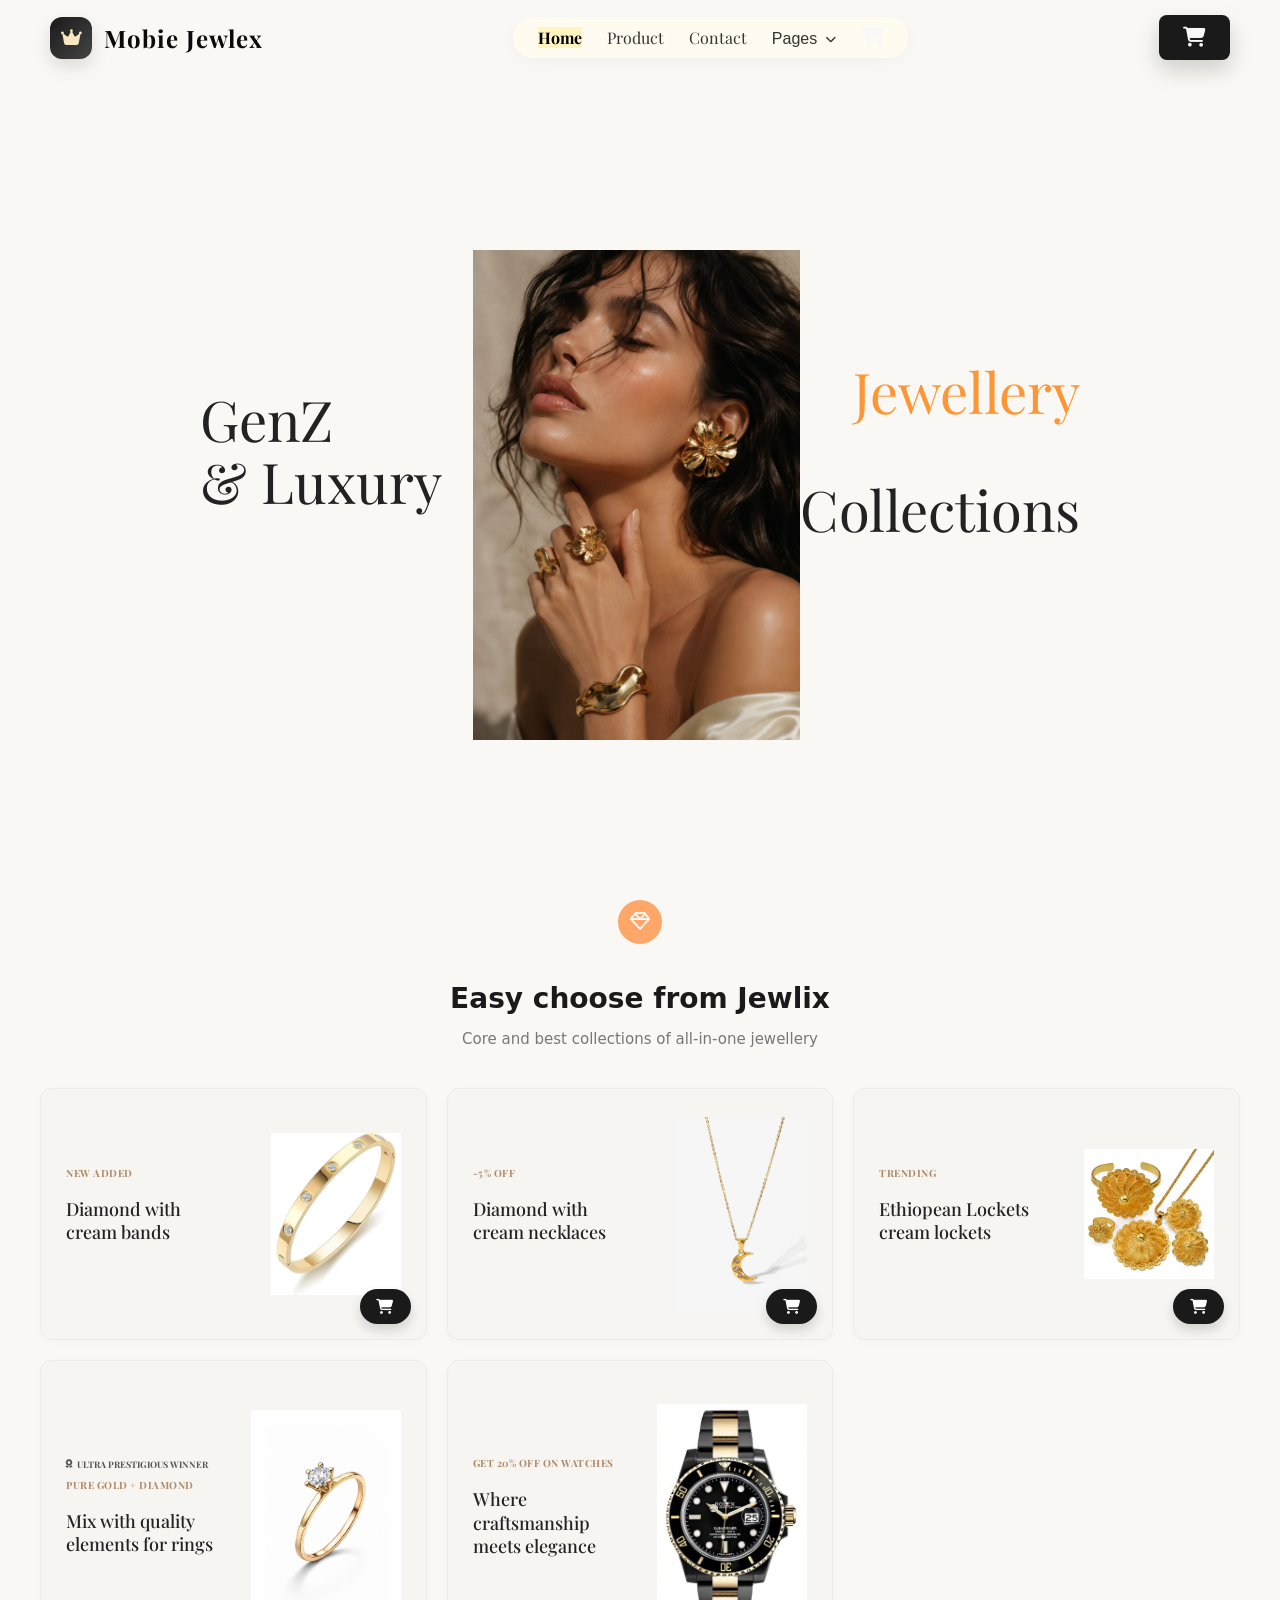
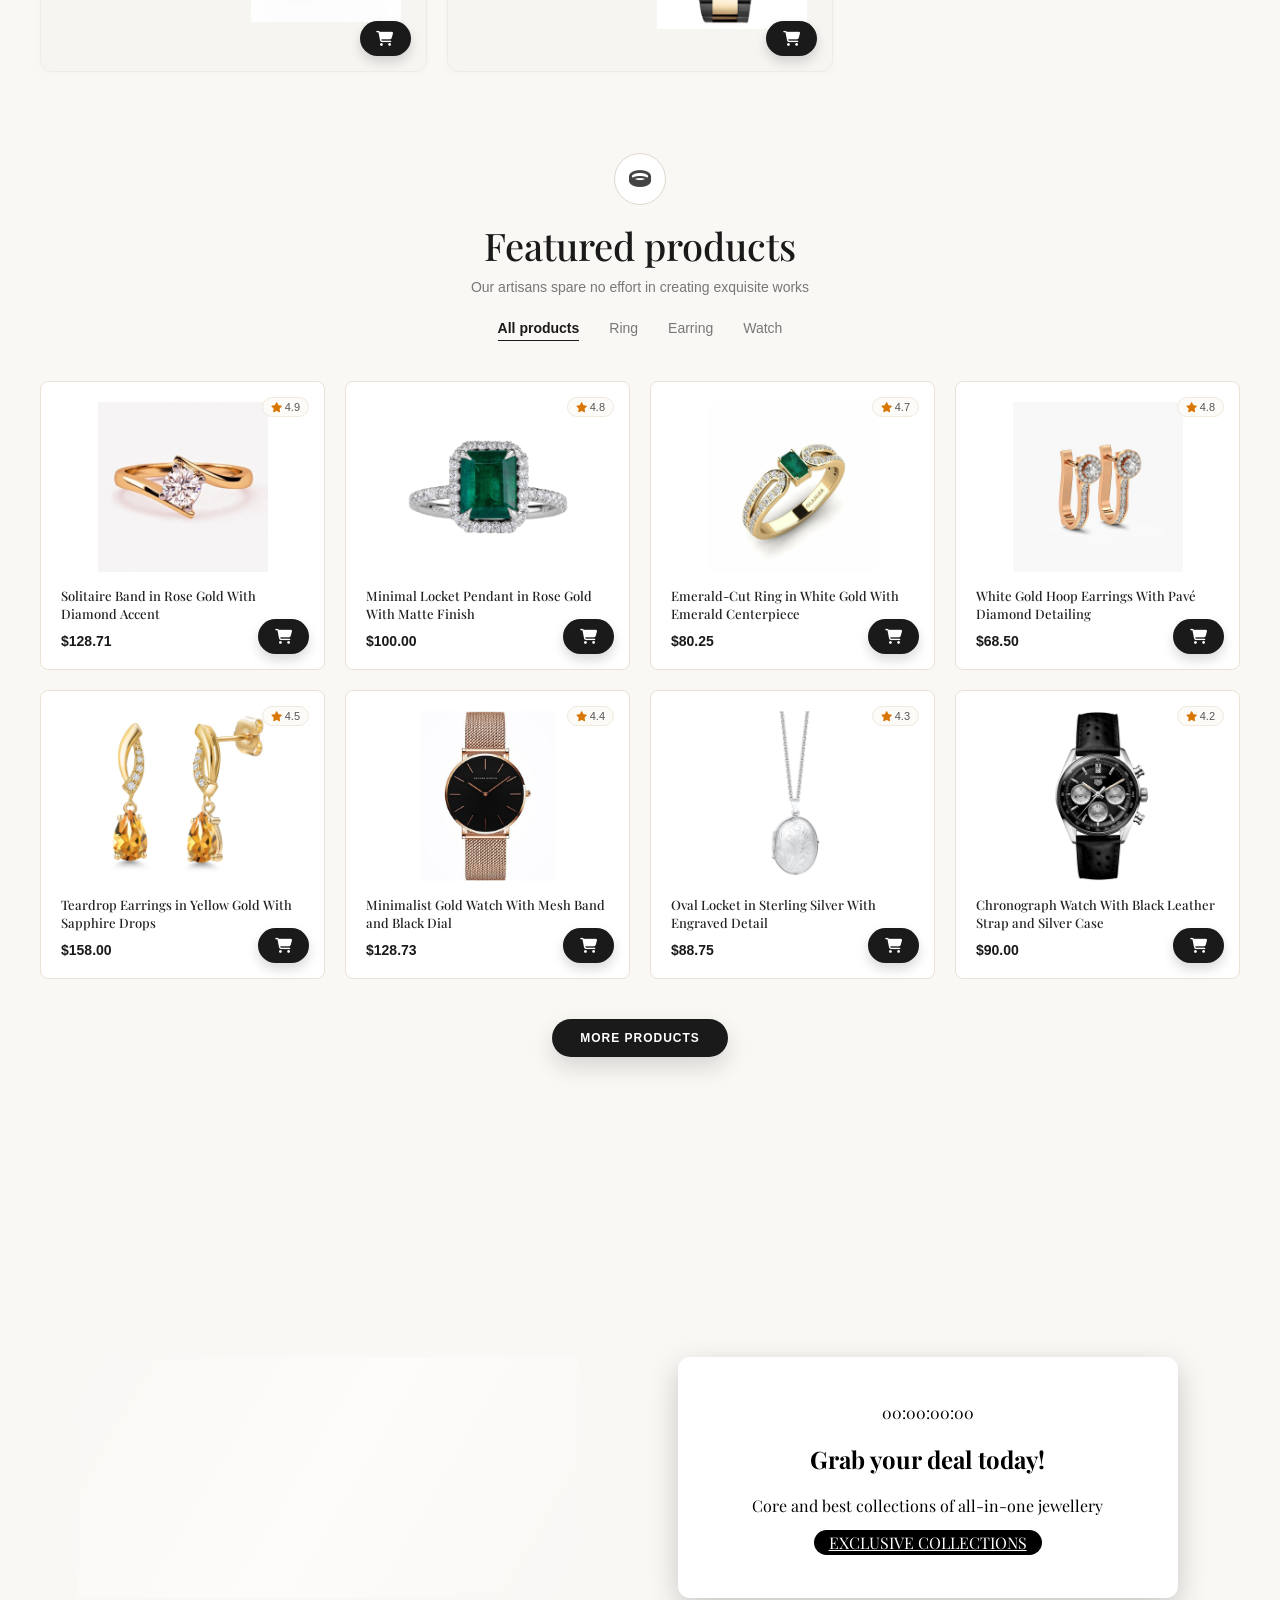
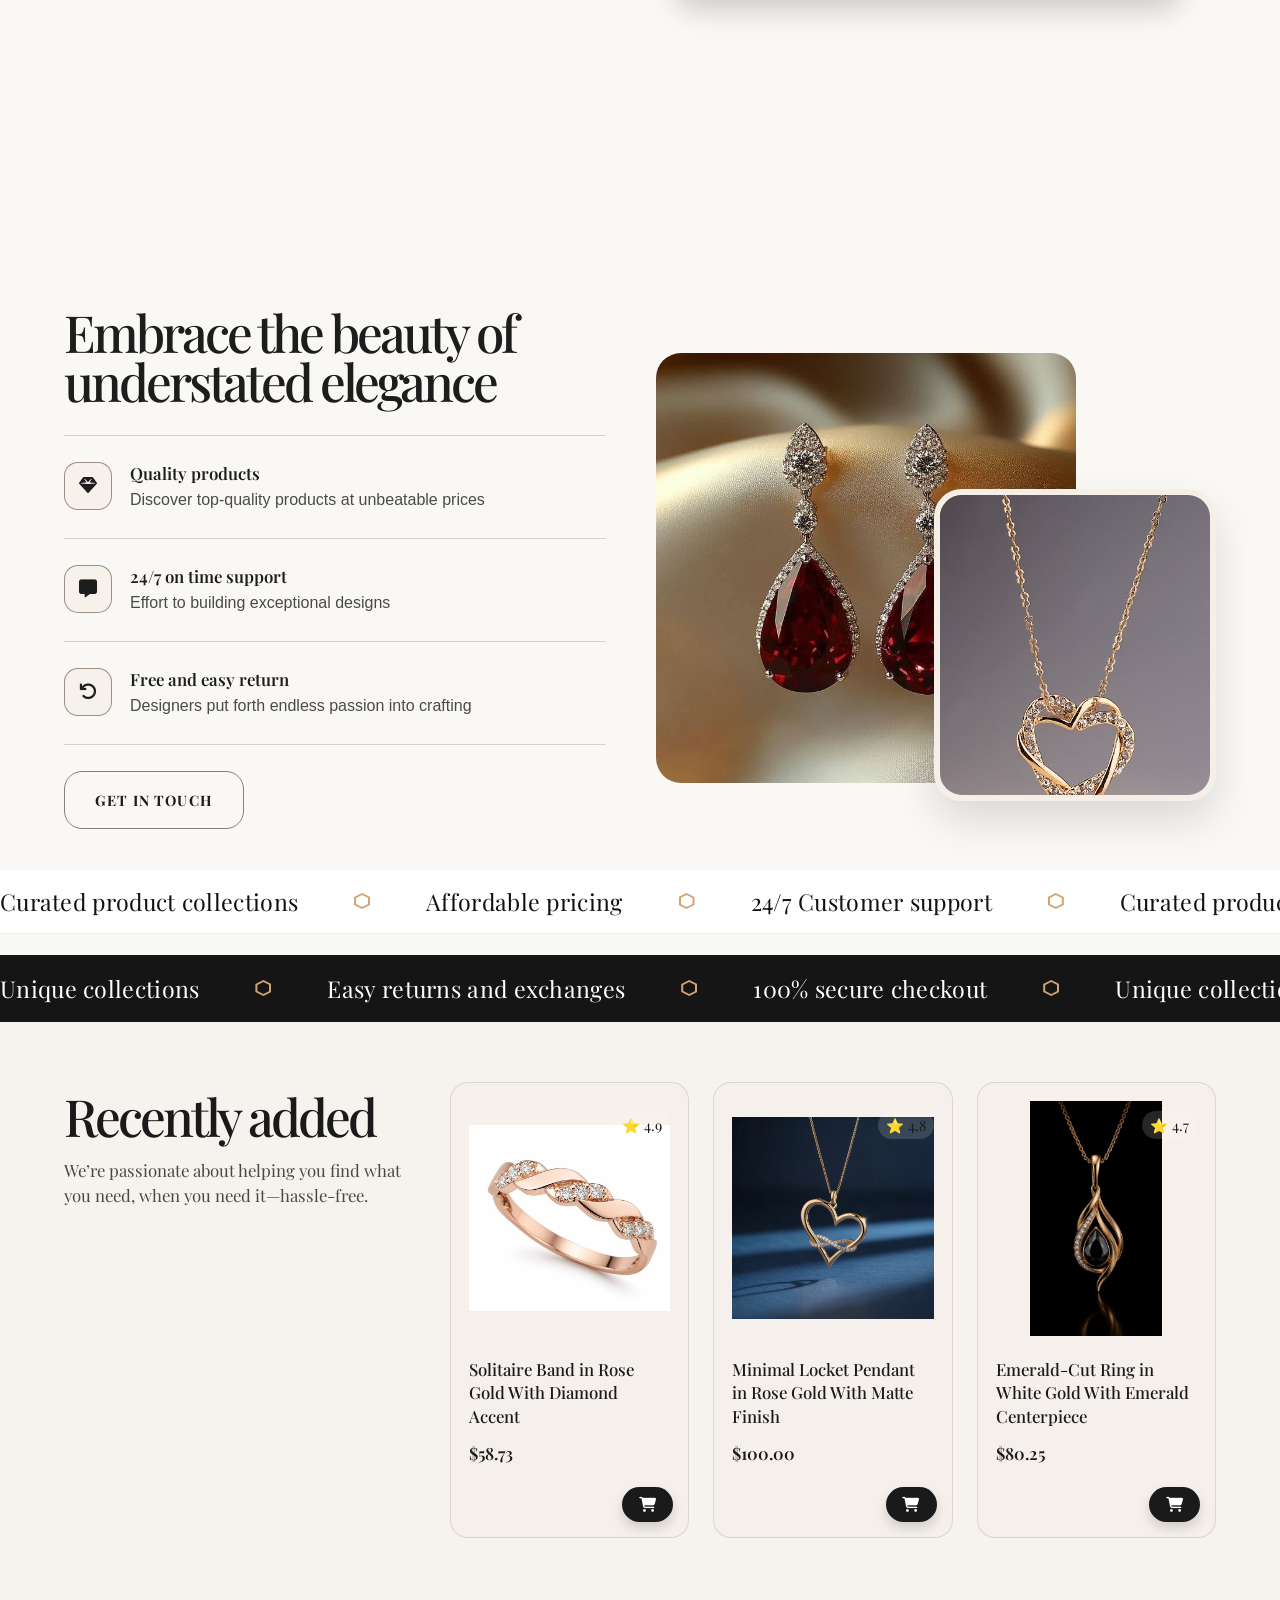
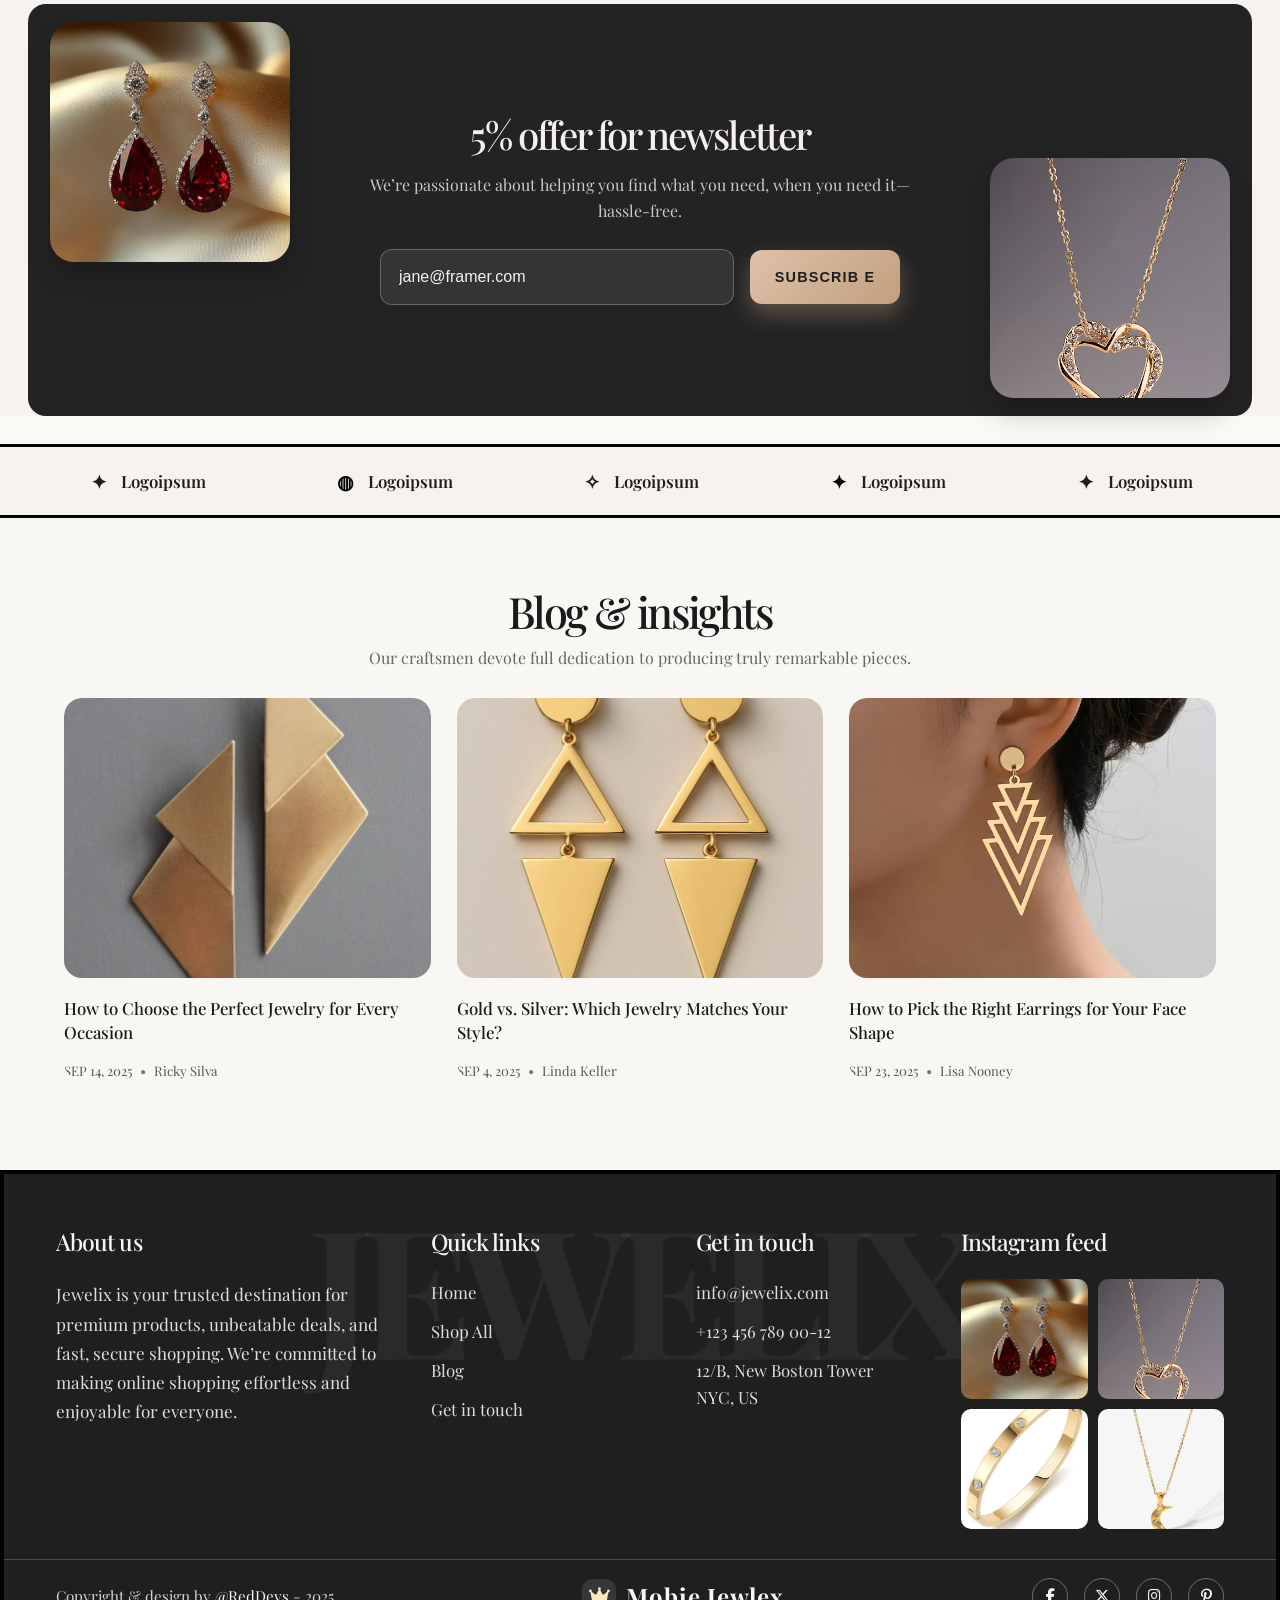
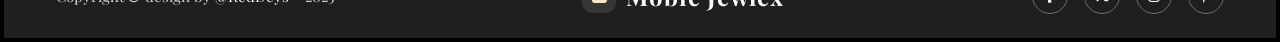
==== commit 43a27ea3: "Fix asset paths" ====
--- a/index.html
+++ b/index.html
@@ -49,7 +49,7 @@
         </div>
         
         <div class="hero-image-container">
-            <img src="/Project Jewelary Website/image Jewelry/Jewelry1.jpg" alt="Jewelry Model" class="hero-image">
+            <img src="/image Jewelry/Jewelry1.jpg" alt="Jewelry Model" class="hero-image">
         </div>
 
         <div class="hero-title-right">
@@ -74,7 +74,7 @@
 
                 </div>
                 <div class="card-image">
-                    <img src="/Project Jewelary Website/image Jewelry/Bracelet1.jpg" alt="Diamond Bracelet">
+                    <img src="/image Jewelry/Bracelet1.jpg" alt="Diamond Bracelet">
                 </div>
             </div>
 
@@ -86,7 +86,7 @@
 
                 </div>
                 <div class="card-image">
-                    <img src="/Project Jewelary Website/image Jewelry/MoonNecklace.jpg" alt="Diamond Necklace">
+                    <img src="/image Jewelry/MoonNecklace.jpg" alt="Diamond Necklace">
                 </div>
             </div>
 
@@ -98,7 +98,7 @@
 
                 </div>
                 <div class="card-image">
-                    <img src="/Project Jewelary Website/image Jewelry/EthiopeanLockets.jpg" alt="Diamond Locket">
+                    <img src="/image Jewelry/EthiopeanLockets.jpg" alt="Diamond Locket">
                 </div>
             </div>
 
@@ -113,7 +113,7 @@
 
                 </div>
                 <div class="card-image">
-                    <img src="/Project Jewelary Website/image Jewelry/Ring.jpg" alt="Gold Diamond Ring">
+                    <img src="/image Jewelry/Ring.jpg" alt="Gold Diamond Ring">
                 </div>
             </div>
 
@@ -125,7 +125,7 @@
              <a href="product.html"><span class="collections-btn"><i class="fa-solid fa-cart-shopping"></i></span></a>
                 </div>
                 <div class="card-image">
-                    <img src="/Project Jewelary Website/image Jewelry/Dreamwatch.jpg" alt="Luxury Watch">
+                    <img src="/image Jewelry/Dreamwatch.jpg" alt="Luxury Watch">
                 </div>
             </div>
 
@@ -152,7 +152,7 @@
             <div class="Product-card" data-category="ring">
                 <span class="rating"><i class="fa-solid fa-star"></i> 4.9</span>
                 <div class="Product-image" >
-                    <img src="/Project Jewelary Website/image Jewelry/Solitaire.jpg" alt="Solitaire Band">
+                    <img src="/image Jewelry/Solitaire.jpg" alt="Solitaire Band">
                 </div>
                 <h3>Solitaire Band in Rose Gold With Diamond Accent</h3>
                 <p class="price">$128.71</p>
@@ -163,7 +163,7 @@
             <div class="Product-card"data-category="ring">
                 <span class="rating"><i class="fa-solid fa-star"></i> 4.8</span>
                 <div class="Product-image" >
-                    <img src="/Project Jewelary Website/image Jewelry/GreenRing.jpg" alt="Minimal Locket">
+                    <img src="/image Jewelry/GreenRing.jpg" alt="Minimal Locket">
                 </div>
                 <h3>Minimal Locket Pendant in Rose Gold With Matte Finish</h3>
                 <p class="price">$100.00</p>
@@ -174,7 +174,7 @@
             <div class="Product-card" data-category="ring">
                 <span class="rating"><i class="fa-solid fa-star"></i> 4.7</span>
                 <div class="Product-image" >
-                    <img src="/Project Jewelary Website/image Jewelry/Ring1.jpg" alt="Emerald-Cut Ring">
+                    <img src="/image Jewelry/Ring1.jpg" alt="Emerald-Cut Ring">
                 </div>
                 <h3>Emerald-Cut Ring in White Gold With Emerald Centerpiece</h3>
                 <p class="price">$80.25</p>
@@ -185,7 +185,7 @@
             <div class="Product-card" data-category="earring">
                 <span class="rating"><i class="fa-solid fa-star"></i> 4.8</span>
                 <div class="Product-image" >
-                    <img src="/Project Jewelary Website/image Jewelry/GoldenEar1.jpg" alt="Hoop Earrings">
+                    <img src="/image Jewelry/GoldenEar1.jpg" alt="Hoop Earrings">
                 </div>
                 <h3>White Gold Hoop Earrings With Pavé Diamond Detailing</h3>
                 <p class="price">$68.50</p>
@@ -196,7 +196,7 @@
             <div class="Product-card" data-category="earring">
                 <span class="rating"><i class="fa-solid fa-star"></i> 4.5</span>
                 <div class="Product-image" >
-                    <img src="/Project Jewelary Website/image Jewelry/GoldenEar.jpg" alt="Teardrop Earrings">
+                    <img src="/image Jewelry/GoldenEar.jpg" alt="Teardrop Earrings">
                 </div>
                 <h3>Teardrop Earrings in Yellow Gold With Sapphire Drops</h3>
                 <p class="price">$158.00</p>
@@ -207,7 +207,7 @@
             <div class="Product-card" data-category="watch">
                 <span class="rating"><i class="fa-solid fa-star"></i> 4.4</span>
                 <div class="Product-image" >
-                    <img src="/Project Jewelary Website/image Jewelry/wacth2.jpg" alt="Minimalist Gold Watch">
+                    <img src="/image Jewelry/wacth2.jpg" alt="Minimalist Gold Watch">
                 </div>
                 <h3>Minimalist Gold Watch With Mesh Band and Black Dial</h3>
                 <p class="price">$128.73</p>
@@ -218,7 +218,7 @@
             <div class="Product-card" data-category="watch">
                 <span class="rating"><i class="fa-solid fa-star"></i> 4.3</span>
                 <div class="Product-image" >
-                    <img src="/Project Jewelary Website/image Jewelry/silverhand.jpg" alt="Oval Locket">
+                    <img src="/image Jewelry/silverhand.jpg" alt="Oval Locket">
                 </div>
                 <h3>Oval Locket in Sterling Silver With Engraved Detail</h3>
                 <p class="price">$88.75</p>
@@ -229,7 +229,7 @@
             <div class="Product-card" data-category="watch">
                 <span class="rating"><i class="fa-solid fa-star"></i> 4.2</span>
                 <div class="Product-image">
-                    <img src="/Project Jewelary Website/image Jewelry/Wacth1.jpg" alt="Chronograph Watch">
+                    <img src="/image Jewelry/Wacth1.jpg" alt="Chronograph Watch">
                 </div>
                 <h3>Chronograph Watch With Black Leather Strap and Silver Case</h3>
                 <p class="price">$90.00</p>
@@ -246,7 +246,7 @@
     </section>
   <section class="promo-video-section">
     <video autoplay muted loop playsinline class="section-video">
-        <source src="/Project Jewelary Website/media/Jewellry1.mp4" type="video/mp4">
+        <source src="/media/Jewellry1.mp4" type="video/mp4">
         Your browser does not support HTML5 video.
     </video>
 
@@ -293,8 +293,8 @@
 
     <div class="showcase-visual">
         <div class="showcase-image-stack">
-            <img src="/Project Jewelary Website/image Jewelry/daimonEar.jpg" alt="Gold chain" id="image1">
-            <img src="/Project Jewelary Website/image Jewelry/nickness.jpg" alt="Gold bracelet" id="image2">
+            <img src="/image Jewelry/daimonEar.jpg" alt="Gold chain" id="image1">
+            <img src="/image Jewelry/nickness.jpg" alt="Gold bracelet" id="image2">
         </div>
 
 </section>
@@ -332,7 +332,7 @@
 
     <div class="showcase-right">
         <div class="product-card">
-            <img src="/Project Jewelary Website/image Jewelry/Ring2.jpg" alt="Solitaire Band">
+            <img src="/image Jewelry/Ring2.jpg" alt="Solitaire Band">
             <h3>Solitaire Band in Rose Gold With Diamond Accent</h3>
             <p class="price">$58.73</p>
             <p class="rating">⭐ 4.9</p>
@@ -341,7 +341,7 @@
         </div>
 
         <div class="product-card">
-            <img src="/Project Jewelary Website/image Jewelry/nickness3.jpg" alt="Minimal Locket Pendant">
+            <img src="/image Jewelry/nickness3.jpg" alt="Minimal Locket Pendant">
             <h3>Minimal Locket Pendant in Rose Gold With Matte Finish</h3>
             <p class="price">$100.00</p>
             <p class="rating">⭐ 4.8</p>
@@ -350,7 +350,7 @@
         </div>
 
         <div class="product-card">
-            <img src="/Project Jewelary Website/image Jewelry/nickness2.jpg" alt="Emerald-Cut Ring">
+            <img src="/image Jewelry/nickness2.jpg" alt="Emerald-Cut Ring">
             <h3>Emerald-Cut Ring in White Gold With Emerald Centerpiece</h3>
             <p class="price">$80.25</p>
             <p class="rating">⭐ 4.7</p>
@@ -363,7 +363,7 @@
 <section class="newsletter-section">
     <div class="newsletter-panel">
         <div class="newsletter-image left-image">
-            <img src="/Project Jewelary Website/image Jewelry/daimonEar.jpg" alt="Jewelry model">
+            <img src="/image Jewelry/daimonEar.jpg" alt="Jewelry model">
         </div>
 
         <div class="newsletter-content">
@@ -377,7 +377,7 @@
         </div>
 
         <div class="newsletter-image right-image">
-            <img src="/Project Jewelary Website/image Jewelry/nickness.jpg" alt="Jewelry detail">
+            <img src="/image Jewelry/nickness.jpg" alt="Jewelry detail">
         </div>
     </div>
 </section>
@@ -413,7 +413,7 @@
 
     <div class="blog-grid">
         <article class="blog-card">
-            <img src="/Project Jewelary Website/image Jewelry/EarRing2.jpeg" alt="Jewelry close-up">
+            <img src="/image Jewelry/EarRing2.jpeg" alt="Jewelry close-up">
             <h3>How to Choose the Perfect Jewelry for Every Occasion</h3>
             <div class="blog-meta">
                 <span>SEP 14, 2025</span>
@@ -423,7 +423,7 @@
         </article>
 
         <article class="blog-card">
-            <img src="/Project Jewelary Website/image Jewelry/EarRing!.jpg" alt="Woman wearing jewelry">
+            <img src="/image Jewelry/EarRing!.jpg" alt="Woman wearing jewelry">
             <h3>Gold vs. Silver: Which Jewelry Matches Your Style?</h3>
             <div class="blog-meta">
                 <span>SEP 4, 2025</span>
@@ -433,7 +433,7 @@
         </article>
 
         <article class="blog-card">
-            <img src="/Project Jewelary Website/image Jewelry/EarRing.jpg" alt="Woman with earrings">
+            <img src="/image Jewelry/EarRing.jpg" alt="Woman with earrings">
             <h3>How to Pick the Right Earrings for Your Face Shape</h3>
             <div class="blog-meta">
                 <span>SEP 23, 2025</span>
@@ -473,10 +473,10 @@
         <div class="footer-col insta-col">
             <h3>Instagram feed</h3>
             <div class="insta-grid">
-                <img src="/Project Jewelary Website/image Jewelry/daimonEar.jpg" alt="Instagram post 1">
-                <img src="/Project Jewelary Website/image Jewelry/nickness.jpg" alt="Instagram post 2">
-                <img src="/Project Jewelary Website/image Jewelry/Bracelet1.jpg" alt="Instagram post 3">
-                <img src="/Project Jewelary Website/image Jewelry/MoonNecklace.jpg" alt="Instagram post 4">
+                <img src="/image Jewelry/daimonEar.jpg" alt="Instagram post 1">
+                <img src="/image Jewelry/nickness.jpg" alt="Instagram post 2">
+                <img src="/image Jewelry/Bracelet1.jpg" alt="Instagram post 3">
+                <img src="/image Jewelry/MoonNecklace.jpg" alt="Instagram post 4">
             </div>
         </div>
     </div>
